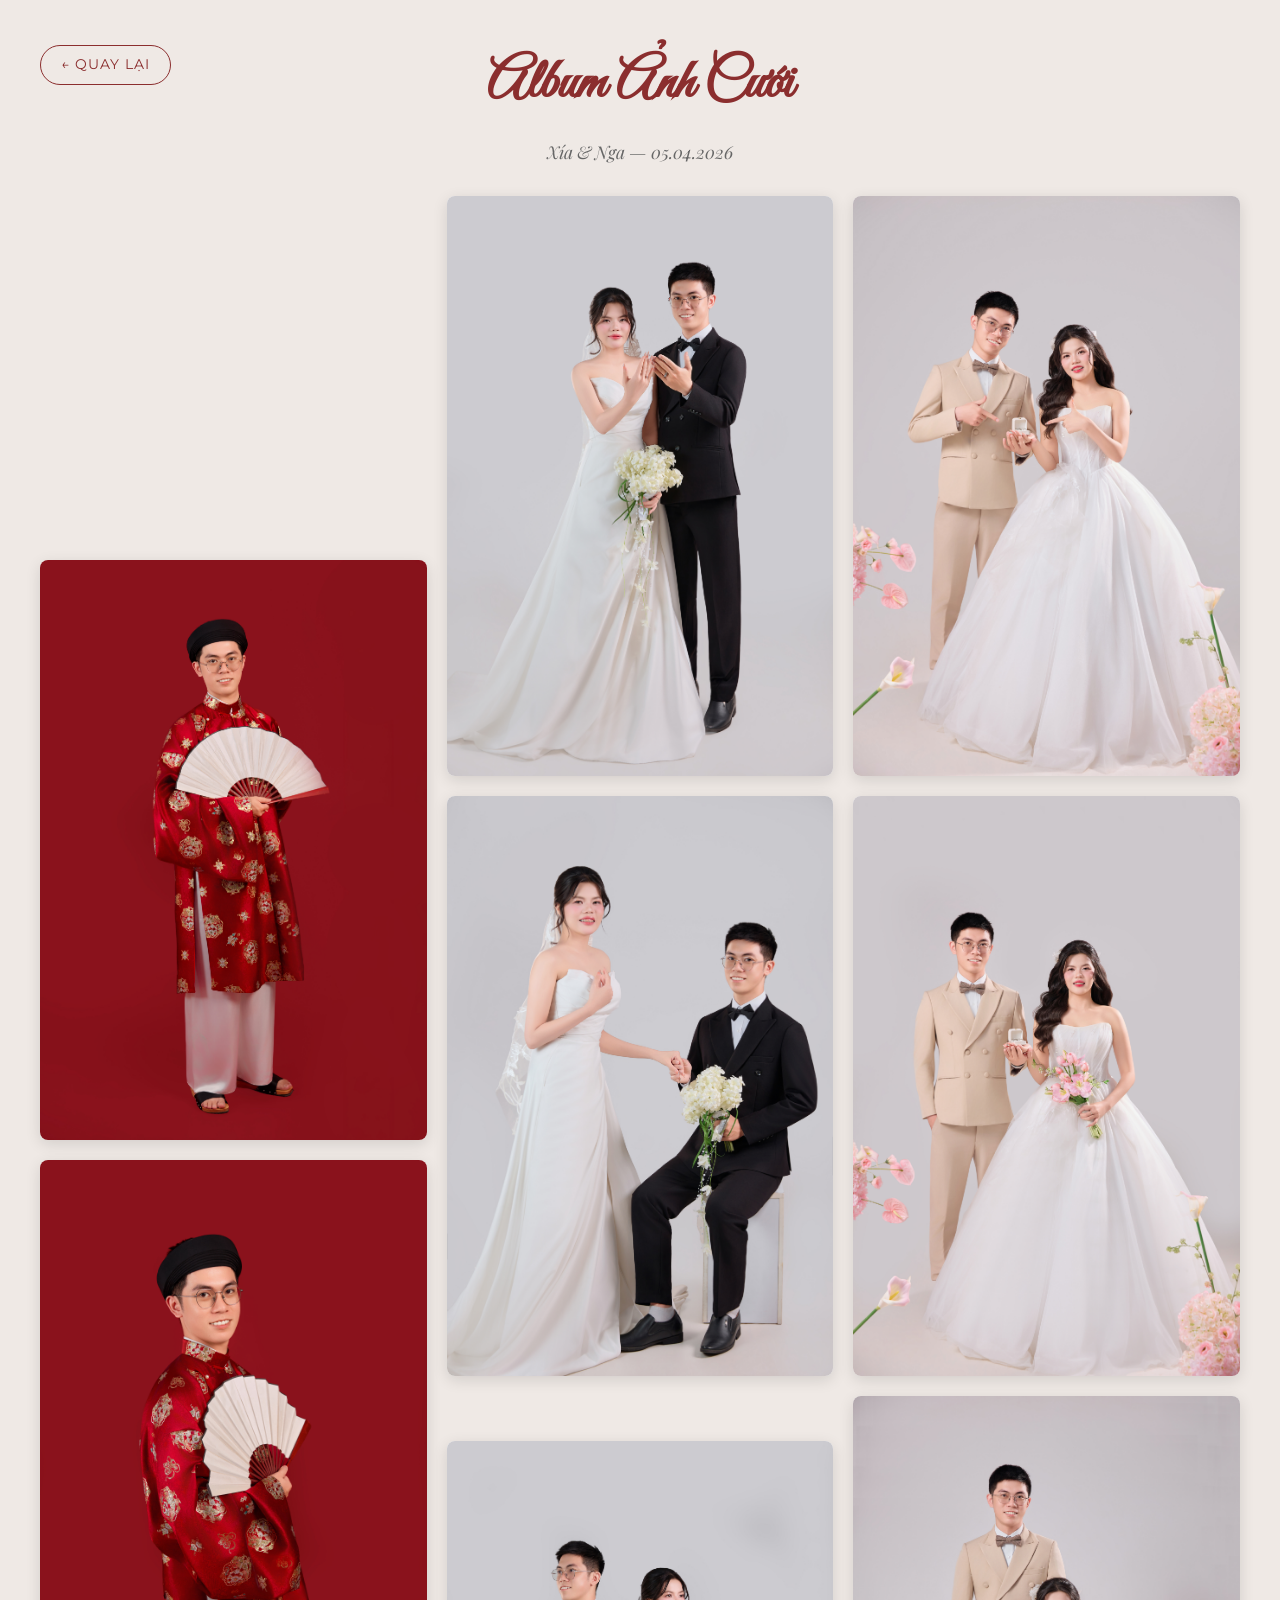
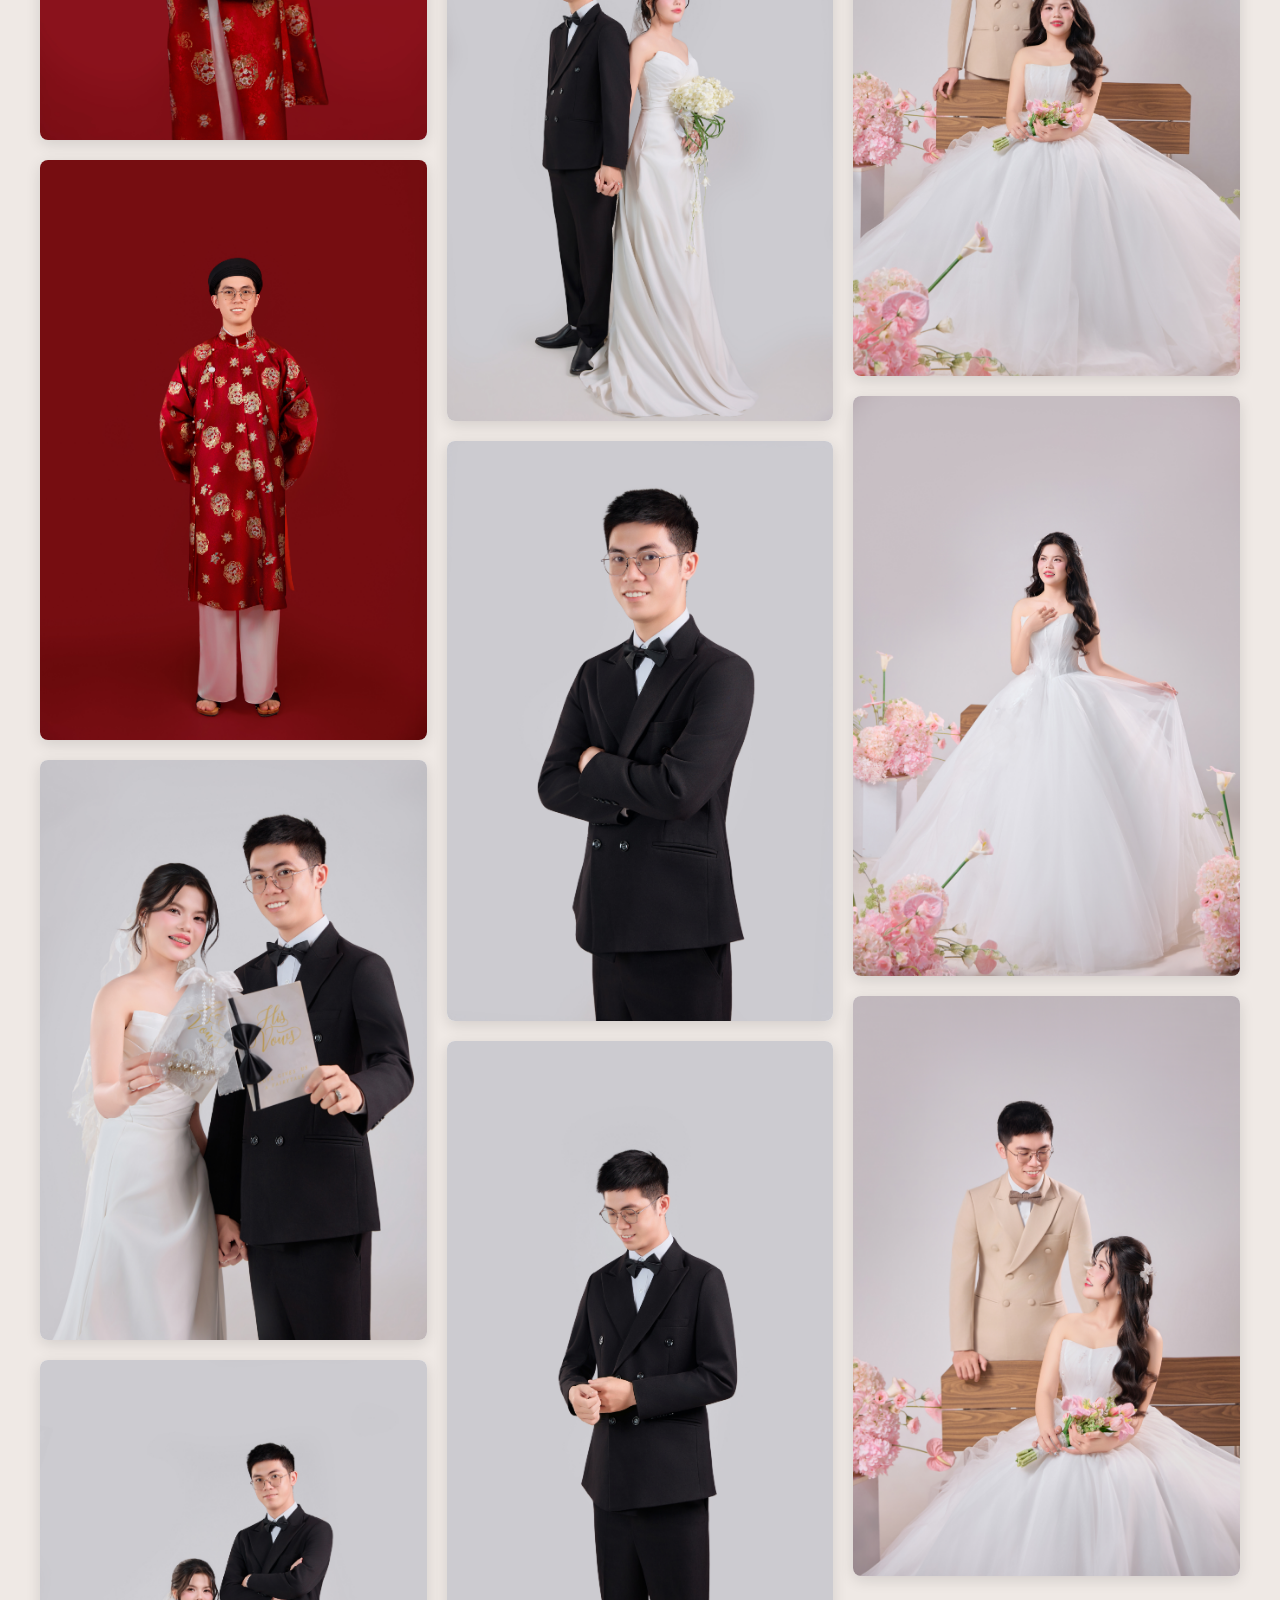
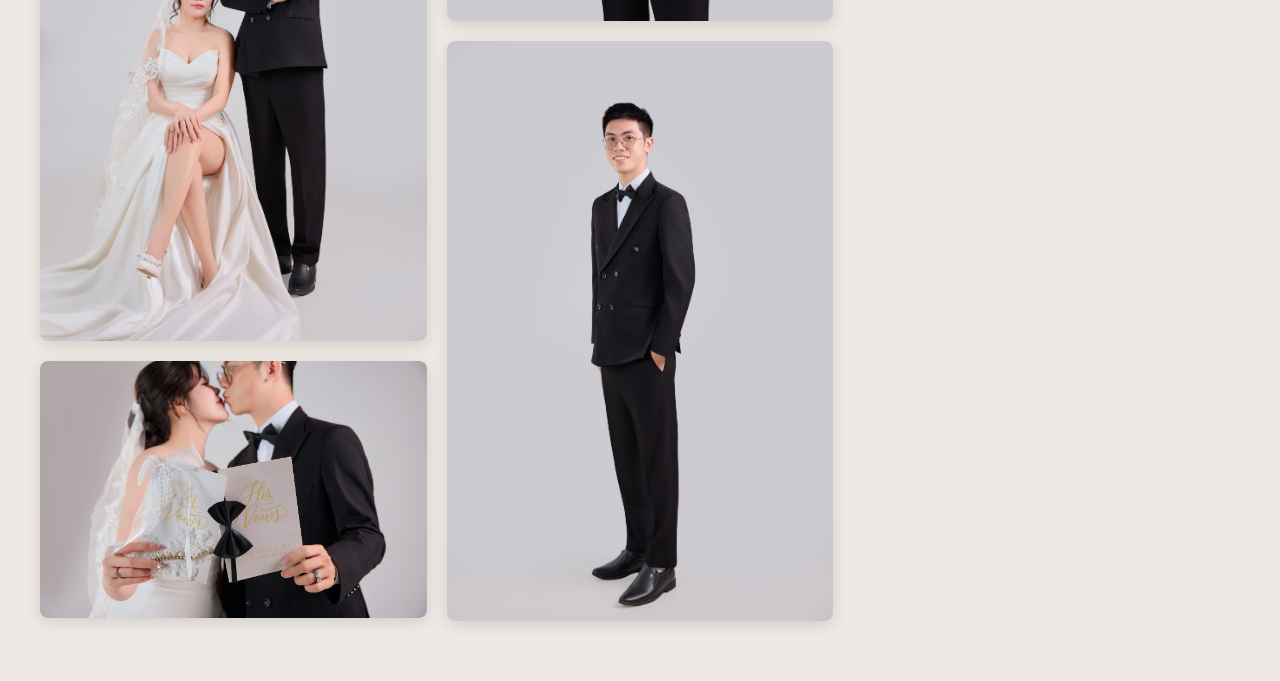
==== gallery.html @ a623f8ff "update" ====
<!doctype html>
<html lang="vi">

<head>
  <meta charset="UTF-8" />
  <meta name="viewport" content="width=device-width, initial-scale=1.0" />
  <title>Album Ảnh Cưới | Văn Xía & Quỳnh Nga</title>
  <meta name="description" content="Bộ sưu tập ảnh cưới đầy đủ của Văn Xía và Quỳnh Nga" />

  <!-- Google Fonts -->
  <link rel="preconnect" href="https://fonts.googleapis.com" />
  <link rel="preconnect" href="https://fonts.gstatic.com" crossorigin />
  <link
    href="https://fonts.googleapis.com/css2?family=Great+Vibes&family=Playfair+Display:ital,wght@0,400;0,700;1,400&family=Montserrat:wght@300;400;500;600&display=swap"
    rel="stylesheet" />

  <link rel="stylesheet" href="styles/style.css" />
</head>

<body>
  <!-- Gallery Full Page -->
  <section class="full-gallery-page">
    <div class="full-gallery-header">
      <a href="index.html" class="back-btn">&larr; Quay Lại</a>
      <h1 class="full-gallery-title">Album Ảnh Cưới</h1>
      <p class="full-gallery-subtitle">Xía & Nga &mdash; 05.04.2026</p>
    </div>

    <div class="full-gallery-grid" id="full-gallery-grid">
      <!-- JS will populate -->
    </div>
  </section>

  <!-- Lightbox -->
  <div class="lightbox" id="lightbox">
    <button class="lightbox-close" id="lightbox-close">&times;</button>
    <button class="lightbox-nav lightbox-prev" id="lightbox-prev">&lsaquo;</button>
    <button class="lightbox-nav lightbox-next" id="lightbox-next">&rsaquo;</button>
    <div class="lightbox-content">
      <img id="lightbox-img" src="" alt="Ảnh Cưới" />
    </div>
  </div>

  <script>
    (function () {
      const grid = document.getElementById('full-gallery-grid');
      const skipIndices = [19, 20];
      const allImages = [];

      for (let i = 1; i <= 34; i++) {
        if (skipIndices.includes(i)) continue;
        allImages.push(i);
      }

      allImages.forEach((imgIdx, arrayIdx) => {
        const item = document.createElement('div');
        item.className = 'full-gallery-item';

        const img = document.createElement('img');
        img.alt = `Ảnh Cưới ${imgIdx}`;
        img.loading = 'lazy';
        img.dataset.index = arrayIdx;

        img.onload = function () {
          if (this.naturalWidth > this.naturalHeight) {
            item.classList.add('landscape');
          } else {
            item.classList.add('portrait');
          }
          item.classList.add('loaded');
        };
        img.src = `assets/image_${imgIdx}.jpg`;

        img.addEventListener('click', () => openLightbox(arrayIdx));
        item.appendChild(img);
        grid.appendChild(item);
      });

      // Lightbox
      const lightbox = document.getElementById('lightbox');
      const lightboxImg = document.getElementById('lightbox-img');
      const closeBtn = document.getElementById('lightbox-close');
      const prevBtn = document.getElementById('lightbox-prev');
      const nextBtn = document.getElementById('lightbox-next');
      let currentIndex = 0;

      function openLightbox(index) {
        currentIndex = index;
        updateLightboxImage();
        lightbox.classList.add('active');
        document.body.style.overflow = 'hidden';
      }

      function closeLightbox() {
        lightbox.classList.remove('active');
        document.body.style.overflow = '';
      }

      function updateLightboxImage() {
        const imgIdx = allImages[currentIndex];
        lightboxImg.src = `assets/image_${imgIdx}.jpg`;
        lightboxImg.alt = `Ảnh Cưới ${imgIdx}`;
      }

      function nextImage() {
        currentIndex = (currentIndex + 1) % allImages.length;
        updateLightboxImage();
      }

      function prevImage() {
        currentIndex = (currentIndex - 1 + allImages.length) % allImages.length;
        updateLightboxImage();
      }

      closeBtn.addEventListener('click', closeLightbox);
      nextBtn.addEventListener('click', nextImage);
      prevBtn.addEventListener('click', prevImage);

      lightbox.addEventListener('click', (e) => {
        if (e.target === lightbox) closeLightbox();
      });

      document.addEventListener('keydown', (e) => {
        if (!lightbox.classList.contains('active')) return;
        if (e.key === 'Escape') closeLightbox();
        if (e.key === 'ArrowRight') nextImage();
        if (e.key === 'ArrowLeft') prevImage();
      });
    })();
  </script>
</body>

</html>
---- styles/style.css ----
:root {
    --bg-beige: #EFE9E5; /* Light warm beige */
    --text-red: #8B2E2E; /* Deep red/brown */
    --text-dark: #4A4A4A;
    --text-grey: #666666;
    --primary-red: #8B2E2E;
    
    --font-heading: 'Great Vibes', cursive;
    --font-serif: 'Playfair Display', serif;
    --font-sans: 'Montserrat', sans-serif;
}

* {
    margin: 0;
    padding: 0;
    box-sizing: border-box;
}

body {
    font-family: var(--font-sans);
    color: var(--text-dark);
    line-height: 1.6;
    background-color: var(--bg-beige);
    overflow-x: hidden;
}

img {
    max-width: 100%;
    display: block;
}

/* Animations */
.animate-on-scroll {
    opacity: 0;
    transition: opacity 1s ease-out, transform 1s ease-out;
    transform: translateY(30px);
}

.animate-on-scroll.visible {
    opacity: 1;
    transform: translateY(0);
}

/* Hero Section (Restored) */
.hero {
    height: 100vh;
    display: flex;
    flex-direction: column;
    justify-content: center;
    align-items: center;
    text-align: center;
    background: url("../assets/hero-bg.png");
    background-size: cover;
    background-position: center;
    color: var(--text-light);
    position: relative;
    color: #fff;
}

.hero-overlay {
    position: absolute;
    top: 0;
    left: 0;
    width: 100%;
    height: 100%;
    background: rgba(0,0,0,0.3);
    z-index: 1;
}

#hero-canvas {
    position: absolute;
    top: 0;
    left: 0;
    width: 100%;
    height: 100%;
    z-index: 1; /* Same as overlay, or slightly above if needed, but below content */
    pointer-events: none;
}

.hero-content {
    z-index: 2;
    padding: 20px;
}

.hero-title {
    font-size: 1.2rem;
    letter-spacing: 2px;
    text-transform: uppercase;
    margin-bottom: 1rem;
    color: rgba(255,255,255,0.9);
}

.couple-names-hero {
    font-family: var(--font-heading);
    font-size: 5rem;
    margin: 0.5rem 0;
    line-height: 1.2;
    text-shadow: 0 2px 10px rgba(0,0,0,0.5);
}

.wedding-date-hero {
    font-size: 1.2rem;
    margin-top: 1rem;
    letter-spacing: 2px;
    display: inline-block;
    padding: 10px 20px;
    border-top: 1px solid rgba(255,255,255,0.7);
    border-bottom: 1px solid rgba(255,255,255,0.7);
}


/* Invitation Card Section */
.invitation-card {
    text-align: center;
    background-color: var(--bg-beige);
    position: relative;
    padding-bottom: 60px;
    padding-top: 0; /* Let decor band handle spacing */
    margin-top: -50px; /* Slight overlap with hero if desired, or 0 */
    margin-top: 0;
}

/* Decor Band & Long Phung */
.decor-band {
    height: 120px;
    background-color: transparent; 
    width: 100%;
    position: relative; /* Changed from absolute to flow naturally or use relative */
    display: flex;
    justify-content: center;
    align-items: center;
    padding-top: 20px;
    margin-bottom: 20px;
}

.long-phung-decor {
    width: 150px;
    height: auto;
}

.long-phung-decor img {
    width: 100%;
    height: auto;
    filter: drop-shadow(0 2px 4px rgba(0,0,0,0.1));
}

/* Footer */
.thank-you-footer {
    text-align: center;
    padding: 60px 20px;
    background-color: var(--bg-beige); /* Keep consistent or use distinct color */
    border-top: 1px solid rgba(0,0,0,0.05);
}

.thank-you-text {
    font-family: var(--font-heading);
    font-size: 4rem;
    color: var(--text-red);
    margin-bottom: 10px;
}

.thank-you-sub {
    font-size: 1.1rem;
    color: var(--text-grey);
    text-transform: uppercase;
    letter-spacing: 2px;
}

/* Couple Container (Layout) */
.couple-container {
    display: flex;
    justify-content: center;
    gap: 80px; 
    padding: 0 20px;
    margin-bottom: 50px;
    position: relative;
    z-index: 1;
}

.couple-column {
    flex: 1;
    max-width: 400px;
    padding-top: 30px;
    display: flex;
    flex-direction: column;
    align-items: center;
}

.portrait-wrapper {
    width: 250px;
    height: 250px;
    border-radius: 50%;
    overflow: hidden;
    border: 5px solid #fff;
    box-shadow: 0 10px 20px rgba(0,0,0,0.15);
    background-color: #fff;
    margin-bottom: 30px; /* Space between image and text */
}

.portrait-img img {
    width: 100%;
    height: 100%;
    object-fit: cover;
}

.info-block {
    text-align: center;
    width: 100%;
}

.role {
    font-family: var(--font-sans);
    font-size: 1.1rem;
    text-transform: uppercase;
    color: var(--text-grey);
    margin-bottom: 5px;
}

.name {
    font-family: var(--font-heading);
    font-size: 4rem;
    color: var(--text-red);
    margin-bottom: 15px;
    font-weight: 400;
}

.separator-line {
    width: 100px;
    height: 1px;
    background-color: var(--text-dark);
    margin: 0 auto 20px;
    opacity: 0.5;
}

.parents-info {
    font-family: var(--font-serif);
    color: var(--text-dark);
}

.parents-label {
    font-size: 1rem;
    margin-bottom: 5px;
    font-style: italic;
    color: var(--text-grey);
}

.parent-name {
    font-size: 1.3rem;
    font-weight: 700;
    color: #333; /* Darker for names */
}

.address {
    font-family: var(--font-sans);
    font-size: 0.9rem;
    color: var(--text-grey);
    margin-top: 15px;
    line-height: 1.5;
}

/* Mobile Responsiveness for Layout */
@media (max-width: 768px) {
    .couple-container {
        flex-direction: column;
        align-items: center;
        gap: 60px;
    }
    
    .decor-band {
        height: 150px; /* Adjust height or remove if it conflicts with stacked layout */
    }
}


/* Ceremony Details */
.ceremony-details {
    max-width: 600px;
    margin: 0 auto;
    font-family: var(--font-sans);
    color: var(--text-dark);
}

.ceremony-divider {
    width: 150px;
    height: 1px;
    background-color: var(--text-dark);
    margin: 0 auto 30px;
    opacity: 0.5;
}

.ceremony-title {
    text-transform: uppercase;
    letter-spacing: 2px;
    font-size: 1rem;
    margin-bottom: 10px;
    color: var(--text-grey);
}

.location-name {
    font-family: var(--font-heading);
    font-size: 3.5rem;
    color: var(--text-red);
    margin-bottom: 10px;
}

.time-label {
    text-transform: uppercase;
    font-size: 0.9rem;
    letter-spacing: 1px;
    margin-bottom: 5px;
}

.time-display {
    font-size: 2.5rem;
    font-weight: 700;
    color: var(--text-red);
    margin-bottom: 20px;
    font-family: var(--font-serif);
}

.date-grid {
    display: flex;
    justify-content: center;
    align-items: center;
    gap: 20px;
    margin-bottom: 15px;
    font-family: var(--font-serif);
}

.date-item {
    display: flex;
    flex-direction: column;
    align-items: center;
}

.date-item.big-date {
    font-size: 3.5rem;
    font-weight: 700;
    color: var(--text-red);
    line-height: 1;
    padding: 0 20px;
    border-left: 1px solid var(--text-dark);
    border-right: 1px solid var(--text-dark);
}

.date-label {
    text-transform: uppercase;
    font-size: 1rem;
    color: var(--text-dark);
}

.year-display {
    font-size: 1.5rem;
    font-weight: 700;
    color: var(--text-red);
    margin-bottom: 5px;
    font-family: var(--font-serif);
}

.lunar-date {
    font-size: 1.1rem;
    font-style: italic;
    color: var(--text-grey);
}

/* Secondary Sections */
.section-title {
    text-align: center;
    font-family: var(--font-heading);
    color: var(--text-red);
    font-size: 3rem;
    margin: 50px 0 30px;
}

/* Gallery Carousel */
.gallery-section {
    padding: 60px 20px;
    background-color: var(--bg-beige);
    overflow: hidden;
}

.carousel-wrapper {
    position: relative;
    max-width: 800px;
    margin: 0 auto;
    display: flex;
    align-items: center;
    gap: 10px;
}

.carousel-viewport {
    overflow: hidden;
    border-radius: 12px;
    flex: 1;
}

.carousel-track {
    display: flex;
    transition: transform 0.5s ease-out;
    will-change: transform;
    backface-visibility: hidden;
    -webkit-backface-visibility: hidden;
}

.carousel-slide {
    min-width: 100%;
    display: flex;
    justify-content: center;
    align-items: center;
    padding: 20px;
}

.carousel-photo-frame {
    background: #fff;
    padding: 12px 12px 45px 12px;
    box-shadow: 0 8px 30px rgba(0,0,0,0.15);
    border-radius: 4px;
    max-width: 100%;
    transition: box-shadow 0.3s ease, transform 0.3s ease;
}

.carousel-photo-frame:hover {
    box-shadow: 0 12px 40px rgba(0,0,0,0.25);
    transform: translateY(-4px);
}

.carousel-photo-frame img {
    width: 100%;
    height: auto;
    display: block;
    object-fit: cover;
    border-radius: 2px;
}

/* Orientation-aware carousel frames */
.carousel-slide.landscape .carousel-photo-frame {
    width: 680px;
    max-width: 100%;
}

.carousel-slide.landscape .carousel-photo-frame img {
    max-height: 450px;
    object-fit: cover;
}

.carousel-slide.portrait .carousel-photo-frame {
    width: 400px;
    max-width: 100%;
}

.carousel-slide.portrait .carousel-photo-frame img {
    max-height: 550px;
    object-fit: cover;
}

/* Carousel Arrows */
.carousel-arrow {
    background: rgba(139, 46, 46, 0.08);
    border: 1.5px solid var(--text-red);
    color: var(--text-red);
    width: 44px;
    height: 44px;
    border-radius: 50%;
    font-size: 1.3rem;
    cursor: pointer;
    display: flex;
    justify-content: center;
    align-items: center;
    transition: all 0.3s ease;
    flex-shrink: 0;
    z-index: 5;
}

.carousel-arrow:hover {
    background-color: var(--text-red);
    color: #fff;
    transform: scale(1.1);
}

/* Carousel Dots */
.carousel-dots {
    display: flex;
    justify-content: center;
    gap: 10px;
    margin-top: 25px;
    margin-bottom: 10px;
}

.carousel-dot {
    width: 10px;
    height: 10px;
    border-radius: 50%;
    border: 1.5px solid var(--text-red);
    background: transparent;
    cursor: pointer;
    padding: 0;
    transition: all 0.4s ease;
}

.carousel-dot.active {
    background-color: var(--text-red);
    transform: scale(1.3);
    box-shadow: 0 0 8px rgba(139, 46, 46, 0.4);
}

.carousel-dot:hover {
    background-color: rgba(139, 46, 46, 0.4);
}

.gallery-footer {
    text-align: center;
    margin-top: 25px;
    padding-bottom: 20px;
}

.view-all-btn {
    display: inline-block;
    padding: 10px 25px;
    border: 1px solid var(--text-red);
    color: var(--text-red);
    text-decoration: none;
    font-family: var(--font-sans);
    text-transform: uppercase;
    letter-spacing: 2px;
    font-size: 0.9rem;
    transition: all 0.3s;
}

.view-all-btn:hover {
    background-color: var(--text-red);
    color: #fff;
}

/* Carousel mobile */
@media (max-width: 600px) {
    .carousel-wrapper {
        gap: 5px;
    }

    .carousel-arrow {
        width: 34px;
        height: 34px;
        font-size: 1rem;
    }

    .carousel-slide {
        padding: 10px;
    }

    .carousel-photo-frame {
        padding: 8px 8px 35px 8px;
    }

    .carousel-slide.portrait .carousel-photo-frame img {
        max-height: 400px;
    }

    .carousel-slide.landscape .carousel-photo-frame img {
        max-height: 300px;
    }
}

/* Carousel Lightbox (Fullscreen) */
.carousel-lightbox {
    display: none;
    position: fixed;
    inset: 0;
    background: rgba(0, 0, 0, 0.94);
    z-index: 9999;
    justify-content: center;
    align-items: center;
    padding: 40px;
    animation: lbFadeIn 0.25s ease;
}

.carousel-lightbox.active {
    display: flex;
}

@keyframes lbFadeIn {
    from { opacity: 0; }
    to { opacity: 1; }
}

.carousel-lightbox-body {
    max-width: 92vw;
    max-height: 90vh;
    display: flex;
    justify-content: center;
    align-items: center;
}

.carousel-lightbox-body img {
    max-width: 100%;
    max-height: 88vh;
    object-fit: contain;
    border-radius: 6px;
    box-shadow: 0 0 60px rgba(0,0,0,0.6);
    transition: opacity 0.3s ease;
}

.carousel-lightbox-close {
    position: absolute;
    top: 16px;
    right: 24px;
    background: none;
    border: none;
    color: #fff;
    font-size: 2.8rem;
    cursor: pointer;
    z-index: 10001;
    opacity: 0.7;
    transition: opacity 0.3s, transform 0.3s;
    line-height: 1;
}

.carousel-lightbox-close:hover {
    opacity: 1;
    transform: scale(1.15);
}

.carousel-lightbox-nav {
    position: absolute;
    top: 50%;
    transform: translateY(-50%);
    background: rgba(255,255,255,0.1);
    border: 1.5px solid rgba(255,255,255,0.35);
    color: #fff;
    font-size: 1.8rem;
    cursor: pointer;
    width: 52px;
    height: 52px;
    border-radius: 50%;
    display: flex;
    justify-content: center;
    align-items: center;
    z-index: 10001;
    transition: background 0.3s, transform 0.3s;
}

.carousel-lightbox-nav:hover {
    background: rgba(255,255,255,0.25);
    transform: translateY(-50%) scale(1.1);
}

.clb-prev {
    left: 20px;
}

.clb-next {
    right: 20px;
}

@media (max-width: 600px) {
    .carousel-lightbox-nav {
        width: 40px;
        height: 40px;
        font-size: 1.4rem;
    }

    .clb-prev { left: 8px; }
    .clb-next { right: 8px; }

    .carousel-lightbox {
        padding: 20px 10px;
    }
}

/* Event Details Section */
.event-details {
    padding: 60px 20px;
    text-align: center;
    color: var(--text-red);
}

.event-heading {
    font-family: var(--font-heading); /* Or serif for "Tiệc cưới..." */
    font-size: 2rem;
    margin-bottom: 5px;
}

.main-time {
    font-size: 3.5rem;
    font-weight: 700;
    font-family: var(--font-sans);
    margin-bottom: 20px;
}

.date-grid-event {
    display: flex;
    justify-content: center;
    align-items: center;
    gap: 15px;
    font-size: 1.2rem;
    color: var(--text-grey);
    margin-bottom: 5px;
}

.date-grid-event .big {
    font-size: 2.5rem;
    color: var(--text-red);
    font-weight: 700;
}

.date-grid-event .divider {
    color: #ccc;
    font-weight: 300;
}

.year-event {
    font-size: 1.5rem;
    font-weight: 700;
    margin-bottom: 5px;
}

.lunar-event {
    font-size: 1rem;
    font-style: italic;
    color: var(--text-grey);
    margin-bottom: 30px;
}

.schedule-grid {
    display: flex;
    justify-content: center;
    gap: 50px;
    margin-bottom: 40px;
}

.sch-item {
    display: flex;
    flex-direction: column;
}

.sch-item .label {
    font-size: 0.9rem;
    color: var(--text-grey);
    text-transform: uppercase;
}

.sch-item .time {
    font-size: 1.8rem;
    font-weight: 700;
    color: var(--text-red);
}

.countdown-heading {
    font-family: var(--font-heading);
    font-size: 2.5rem;
    margin-bottom: 10px;
}

.countdown-timer {
    font-size: 1.5rem;
    font-family: var(--font-sans);
    font-weight: 600;
    margin-bottom: 30px;
    color: var(--text-dark);
}

.calendar-btn {
    display: inline-block;
    padding: 12px 30px;
    background-color: var(--text-red);
    color: #fff;
    text-decoration: none;
    border-radius: 30px;
    font-weight: 600;
    transition: background 0.3s;
    box-shadow: 0 4px 10px rgba(139, 46, 46, 0.3);
}

.calendar-btn:hover {
    background-color: #6b2323;
    transform: translateY(-2px);
}

/* Location Box */
.location-box {
    background-color: #E6DED9; /* Darker beige box */
    padding: 20px;
    margin: 0 auto 30px;
    max-width: 800px;
    border-radius: 8px;
    font-weight: 600;
    color: #333;
}

/* Map */
.map-container {
    max-width: 1000px;
    margin: 0 auto;
    border: none;
    border-radius: 8px;
    overflow: hidden;
    box-shadow: 0 5px 15px rgba(0,0,0,0.1);
}

/* Directions Button */
.directions-container {
    text-align: center;
    margin-top: 20px;
}

.directions-btn {
    display: inline-block;
    padding: 12px 30px;
    background-color: var(--text-red);
    color: #fff;
    text-decoration: none;
    border-radius: 30px;
    font-family: var(--font-sans);
    font-weight: 600;
    font-size: 1rem;
    letter-spacing: 1px;
    transition: all 0.3s;
    box-shadow: 0 4px 12px rgba(139, 46, 46, 0.3);
}

.directions-btn:hover {
    background-color: #6b2323;
    transform: translateY(-2px);
    box-shadow: 0 6px 16px rgba(139, 46, 46, 0.4);
}


/* Mobile Responsiveness */
@media (max-width: 768px) {
    .portraits-container {
        flex-direction: column;
        align-items: center;
        gap: 30px;
        padding-top: 40px;
        margin-bottom: 20px;
    }

    .decor-band {
        height: 300px; /* Taller on mobile to cover stacked images */
    }

    .couple-info {
        flex-direction: column;
        gap: 40px;
    }

    .separator-line {
        width: 60px;
    }

    .name {
        font-size: 3rem;
    }
    
    .location-name {
        font-size: 2.5rem;
    }
}

/* Payment QR Section */
.payment-section {
    margin-top: 50px;
    text-align: center;
}

.payment-heading {
    font-family: var(--font-heading);
    font-size: 2.5rem;
    color: var(--text-red);
    margin-bottom: 20px;
}

.qr-container {
    background: #fff;
    padding: 20px;
    border-radius: 8px;
    box-shadow: 0 4px 15px rgba(0,0,0,0.1);
    display: inline-block;
}

.qr-container img {
    width: 200px;
    height: 230px;
    display: block;
    border-radius: 10px;
    margin: 0 auto;
}

/* Music Control Button */
.music-control {
    position: fixed;
    bottom: 20px;
    right: 20px;
    z-index: 1000;
}

.music-btn {
    width: 50px;
    height: 50px;
    border-radius: 50%;
    background-color: var(--text-red);
    border: 2px solid #fff;
    color: #fff;
    font-size: 1.2rem;
    cursor: pointer;
    box-shadow: 0 4px 10px rgba(0,0,0,0.3);
    display: flex;
    justify-content: center;
    align-items: center;
    transition: transform 0.3s ease;
    outline: none;
}

.music-btn:hover {
    transform: scale(1.1);
}

.music-btn.playing {
    animation: spin 3s linear infinite;
}

.music-btn.paused {
    animation: none;
    opacity: 0.7;
}

@keyframes spin {
    0% { transform: rotate(0deg); }
    100% { transform: rotate(360deg); }
}

/* ================================ */
/* Full Gallery Page                */
/* ================================ */
.full-gallery-page {
    min-height: 100vh;
    background-color: var(--bg-beige);
    padding: 0 20px 60px;
}

.full-gallery-header {
    text-align: center;
    padding: 40px 20px 30px;
    position: relative;
}

.back-btn {
    position: absolute;
    left: 20px;
    top: 45px;
    display: inline-flex;
    align-items: center;
    gap: 6px;
    padding: 8px 20px;
    border: 1px solid var(--text-red);
    color: var(--text-red);
    text-decoration: none;
    font-family: var(--font-sans);
    font-size: 0.85rem;
    letter-spacing: 1px;
    text-transform: uppercase;
    border-radius: 30px;
    transition: all 0.3s;
}

.back-btn:hover {
    background-color: var(--text-red);
    color: #fff;
}

.full-gallery-title {
    font-family: var(--font-heading);
    font-size: 3.5rem;
    color: var(--text-red);
    margin-bottom: 8px;
}

.full-gallery-subtitle {
    font-family: var(--font-serif);
    font-size: 1.1rem;
    color: var(--text-grey);
    font-style: italic;
}

/* Masonry-style grid */
.full-gallery-grid {
    max-width: 1200px;
    margin: 0 auto;
    columns: 3;
    column-gap: 20px;
}

.full-gallery-item {
    break-inside: avoid;
    margin-bottom: 20px;
    border-radius: 8px;
    overflow: hidden;
    box-shadow: 0 4px 15px rgba(0,0,0,0.12);
    background: #fff;
    opacity: 0;
    transform: translateY(20px);
    transition: opacity 0.6s ease, transform 0.6s ease, box-shadow 0.3s ease;
    cursor: pointer;
}

.full-gallery-item.loaded {
    opacity: 1;
    transform: translateY(0);
}

.full-gallery-item:hover {
    box-shadow: 0 8px 30px rgba(0,0,0,0.2);
    transform: translateY(-4px);
}

.full-gallery-item img {
    width: 100%;
    height: auto;
    display: block;
    object-fit: cover;
}

/* Lightbox */
.lightbox {
    display: none;
    position: fixed;
    inset: 0;
    background: rgba(0, 0, 0, 0.92);
    z-index: 9999;
    justify-content: center;
    align-items: center;
    padding: 40px;
}

.lightbox.active {
    display: flex;
}

.lightbox-content {
    max-width: 90vw;
    max-height: 90vh;
    display: flex;
    justify-content: center;
    align-items: center;
}

.lightbox-content img {
    max-width: 100%;
    max-height: 85vh;
    object-fit: contain;
    border-radius: 4px;
    box-shadow: 0 0 40px rgba(0,0,0,0.5);
}

.lightbox-close {
    position: absolute;
    top: 20px;
    right: 30px;
    background: none;
    border: none;
    color: #fff;
    font-size: 2.5rem;
    cursor: pointer;
    z-index: 10000;
    opacity: 0.7;
    transition: opacity 0.3s;
}

.lightbox-close:hover {
    opacity: 1;
}

.lightbox-nav {
    position: absolute;
    top: 50%;
    transform: translateY(-50%);
    background: rgba(255,255,255,0.1);
    border: 1px solid rgba(255,255,255,0.3);
    color: #fff;
    font-size: 2rem;
    cursor: pointer;
    width: 50px;
    height: 50px;
    border-radius: 50%;
    display: flex;
    justify-content: center;
    align-items: center;
    z-index: 10000;
    transition: background 0.3s;
}

.lightbox-nav:hover {
    background: rgba(255,255,255,0.25);
}

.lightbox-prev {
    left: 20px;
}

.lightbox-next {
    right: 20px;
}

/* Full Gallery Responsive */
@media (max-width: 900px) {
    .full-gallery-grid {
        columns: 2;
    }
}

@media (max-width: 600px) {
    .full-gallery-grid {
        columns: 1;
        max-width: 400px;
    }

    .full-gallery-title {
        font-size: 2.5rem;
    }

    .back-btn {
        position: static;
        display: inline-block;
        margin-bottom: 15px;
    }

    .lightbox-nav {
        width: 40px;
        height: 40px;
        font-size: 1.5rem;
    }

    .lightbox-prev {
        left: 10px;
    }

    .lightbox-next {
        right: 10px;
    }
}

/* ================================ */
/* Wishes Section                   */
/* ================================ */
.wishes-section {
    text-align: center;
    margin-top: 16px;
    padding: 60px 20px;
    background-color: #E6DED9; /* Light, warm beige distinct from background */
    border-top: 1px solid rgba(139, 46, 46, 0.1);
    border-bottom: 1px solid rgba(139, 46, 46, 0.1);
}

.wishes-section .section-title {
    margin-top: 0;
    margin-bottom: 15px;
}

.wishes-subtitle {
    font-family: var(--font-sans);
    font-size: 1.1rem;
    color: var(--text-grey);
    margin-bottom: 30px;
    max-width: 600px;
    margin-left: auto;
    margin-right: auto;
    line-height: 1.6;
}

.wishes-btn {
    display: inline-flex;
    align-items: center;
    justify-content: center;
    gap: 10px;
    padding: 14px 40px;
    background-color: var(--text-red);
    color: #fff;
    font-family: var(--font-sans);
    font-size: 1.1rem;
    font-weight: 600;
    text-transform: uppercase;
    letter-spacing: 2px;
    text-decoration: none;
    border-radius: 50px;
    box-shadow: 0 6px 20px rgba(139, 46, 46, 0.25);
    transition: all 0.3s ease;
}

.wishes-btn:hover {
    background-color: #6b2323;
    transform: translateY(-3px);
    box-shadow: 0 10px 25px rgba(139, 46, 46, 0.35);
}

@media (max-width: 600px) {
    .wishes-subtitle {
        font-size: 1rem;
        padding: 0 10px;
    }
    .wishes-btn {
        padding: 12px 30px;
        font-size: 1rem;
    }
}
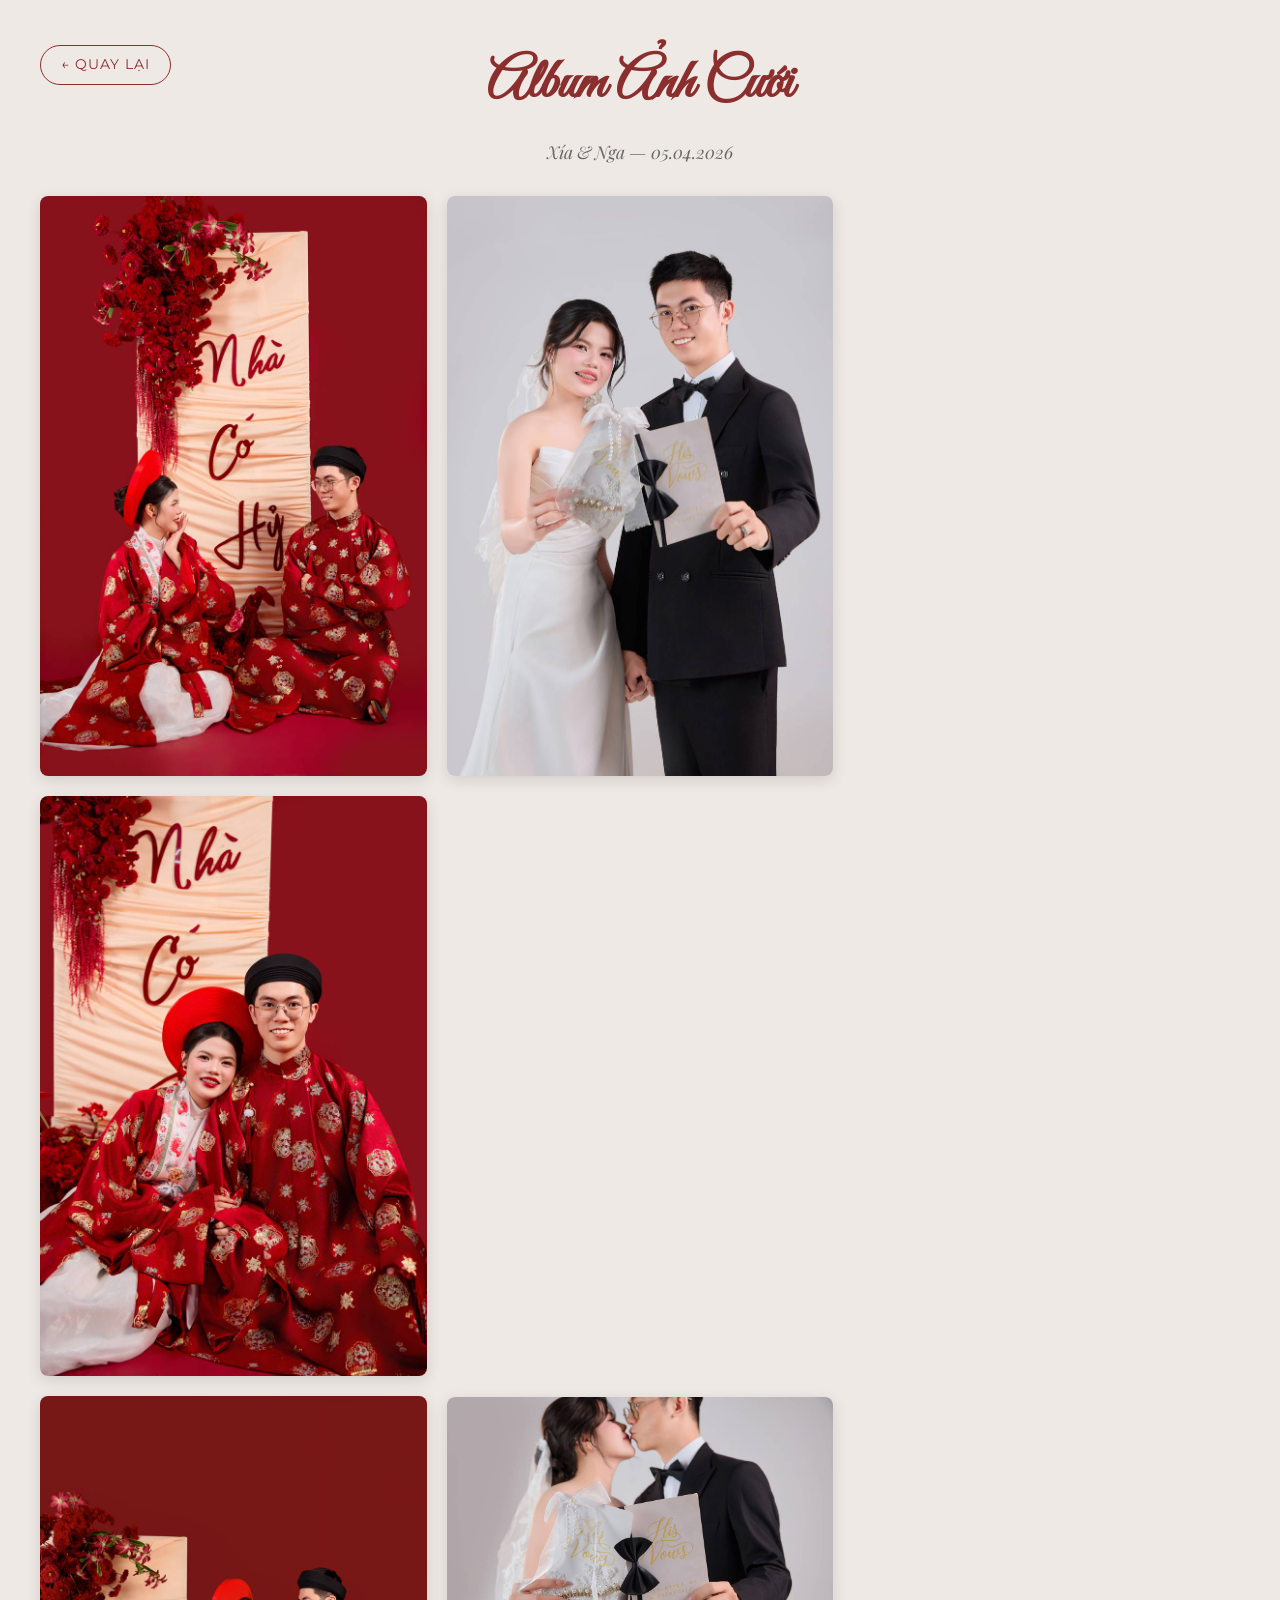
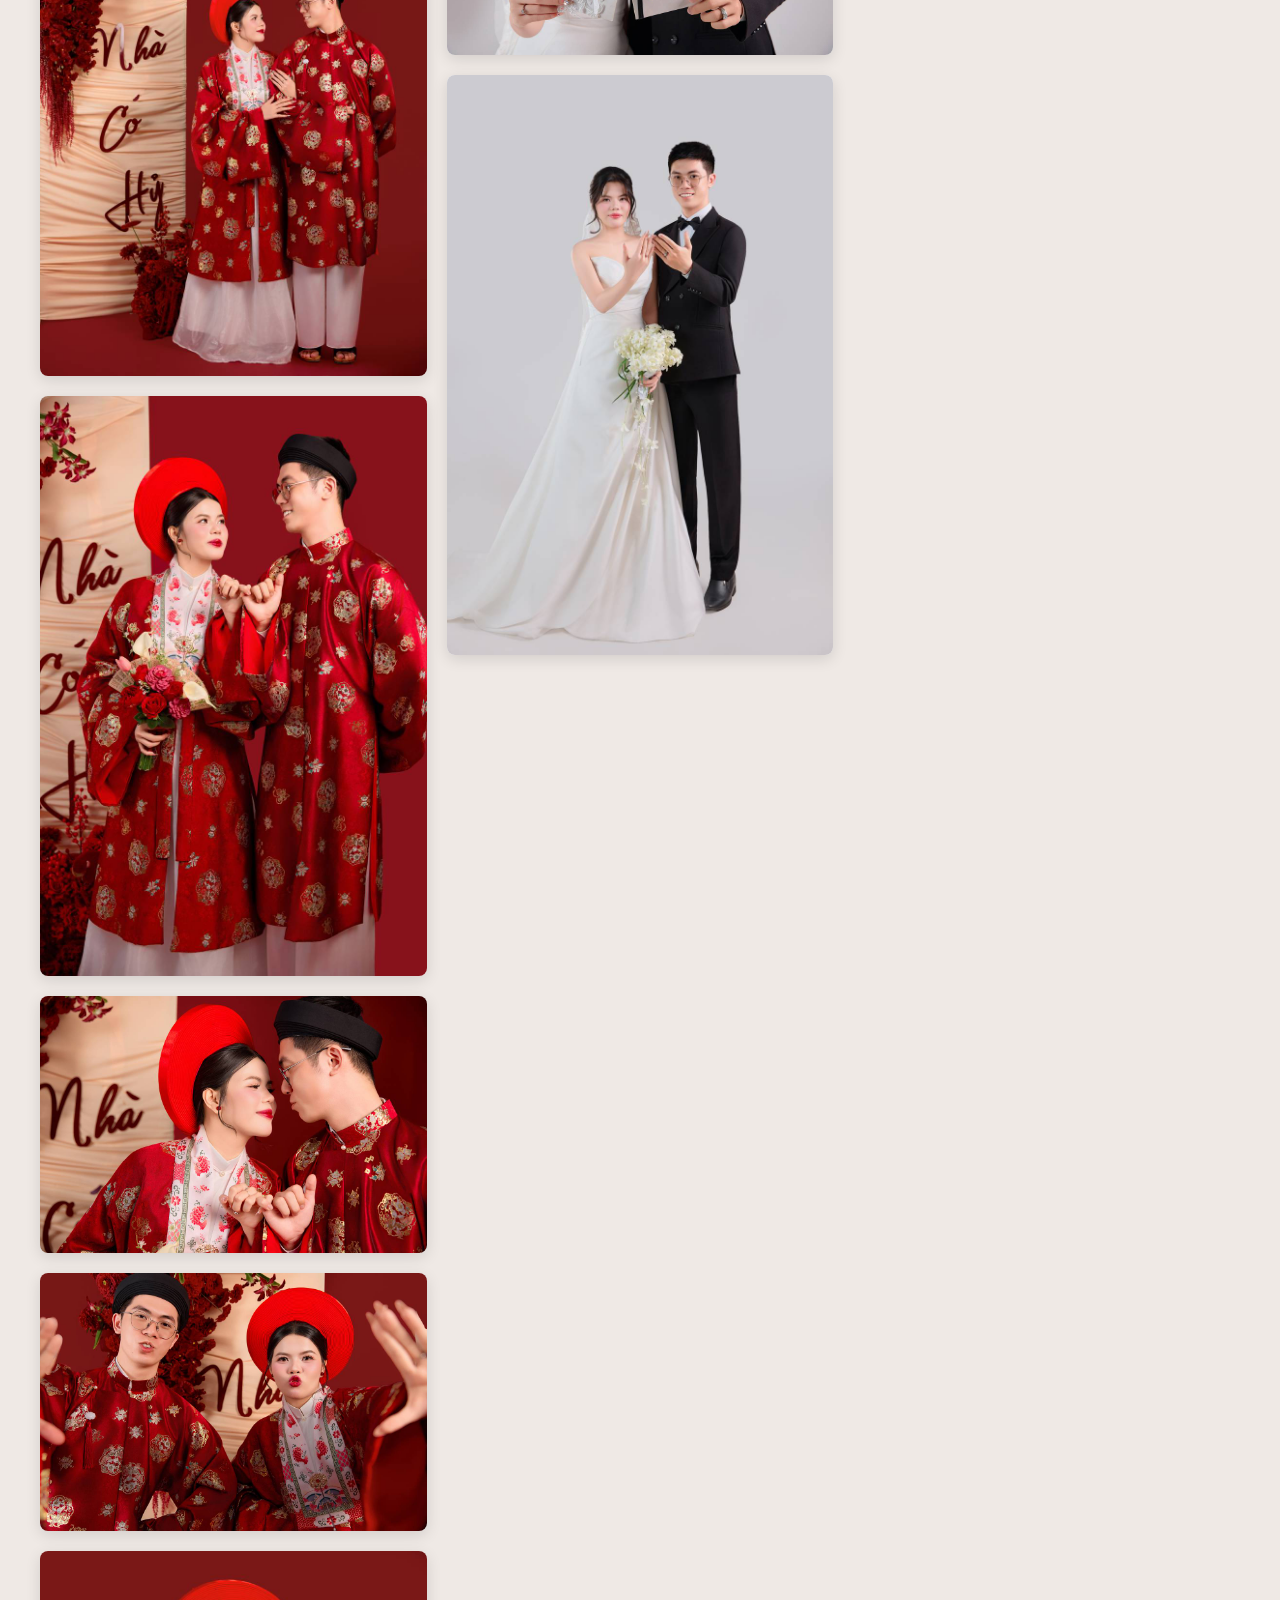
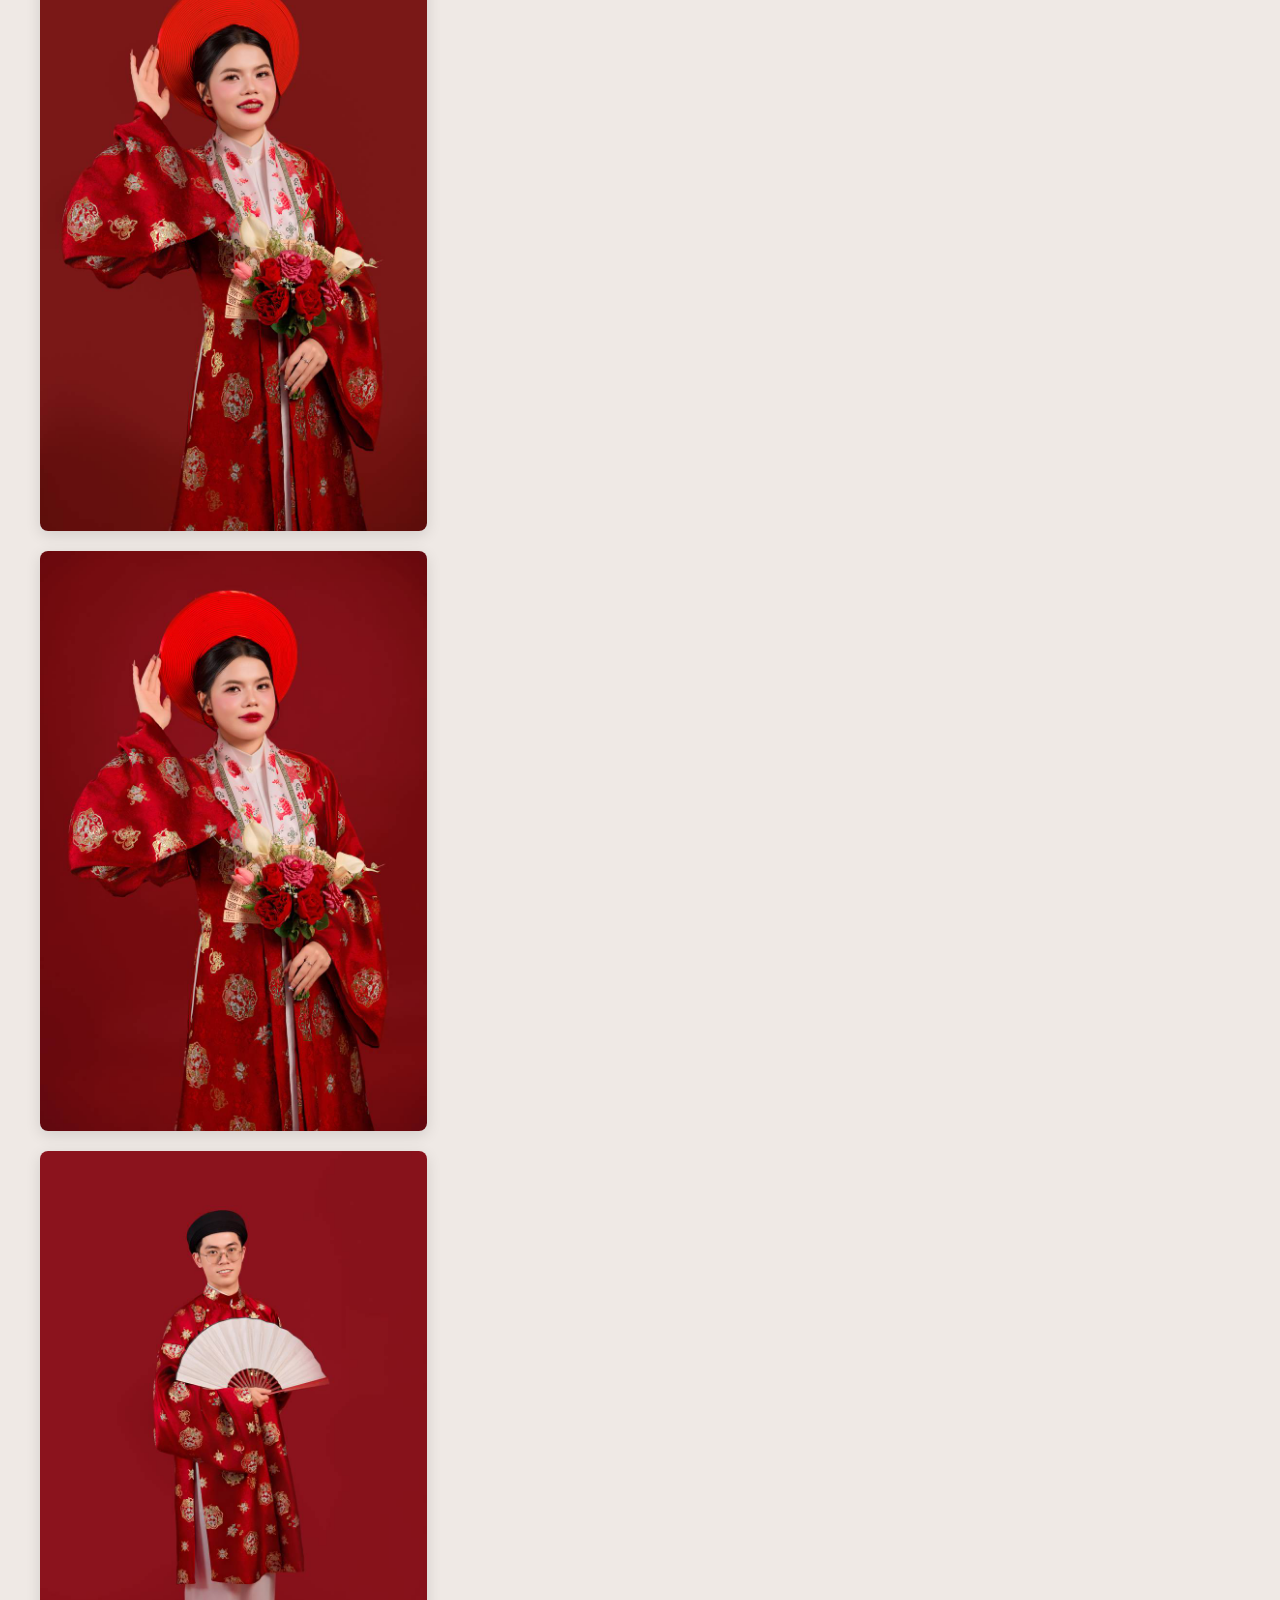
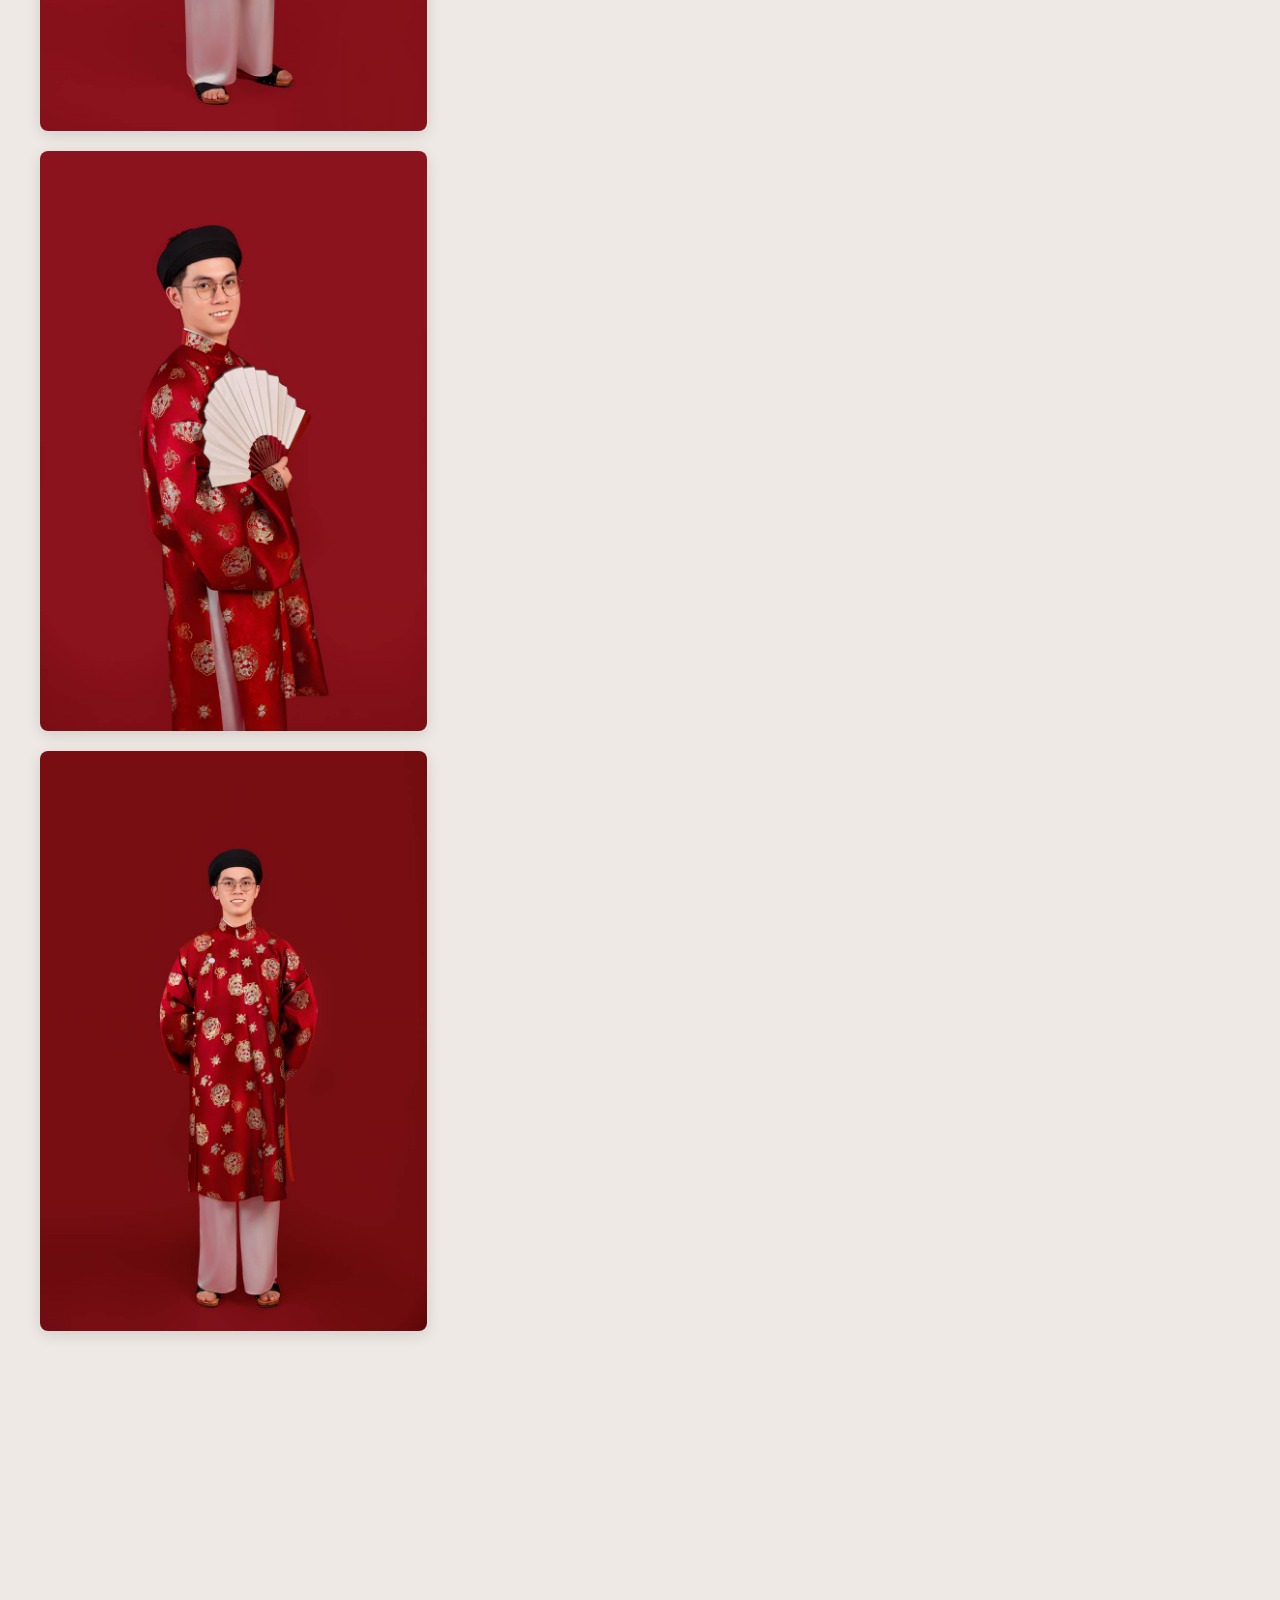
==== commit 2e2b8f26: "update" ====
--- a/gallery.html
+++ b/gallery.html
@@ -52,6 +52,28 @@
         allImages.push(i);
       }
 
+      let delay = 0;
+      let flushTimer = null;
+
+      const observer = new IntersectionObserver((entries, obs) => {
+        entries.forEach((entry) => {
+          if (entry.isIntersecting) {
+            const item = entry.target;
+            
+            if (item.dataset.imgLoaded === 'true') {
+              setTimeout(() => {
+                item.classList.add('loaded');
+              }, delay);
+              delay += 150; // stagger step
+              clearTimeout(flushTimer);
+              flushTimer = setTimeout(() => { delay = 0; }, 300);
+            }
+            item.dataset.intersecting = 'true';
+            obs.unobserve(item);
+          }
+        });
+      }, { threshold: 0.1, rootMargin: '0px 0px 50px 0px' });
+
       allImages.forEach((imgIdx, arrayIdx) => {
         const item = document.createElement('div');
         item.className = 'full-gallery-item';
@@ -67,13 +89,26 @@
           } else {
             item.classList.add('portrait');
           }
-          item.classList.add('loaded');
+          item.dataset.imgLoaded = 'true';
+          
+          if (item.dataset.intersecting === 'true') {
+            setTimeout(() => {
+              item.classList.add('loaded');
+            }, delay);
+            delay += 150;
+            clearTimeout(flushTimer);
+            flushTimer = setTimeout(() => { delay = 0; }, 300);
+          }
         };
-        img.src = `assets/image_${imgIdx}.jpg`;
+
+        // Sử dụng ảnh thumbnail đã tối ưu cho lưới (vui lòng chờ tải giây lát), lightbox vẫn dùng ảnh gốc nét nhất
+        img.src = `assets/thumb/image_${imgIdx}.jpg`;
 
         img.addEventListener('click', () => openLightbox(arrayIdx));
         item.appendChild(img);
         grid.appendChild(item);
+        
+        observer.observe(item);
       });
 
       // Lightbox
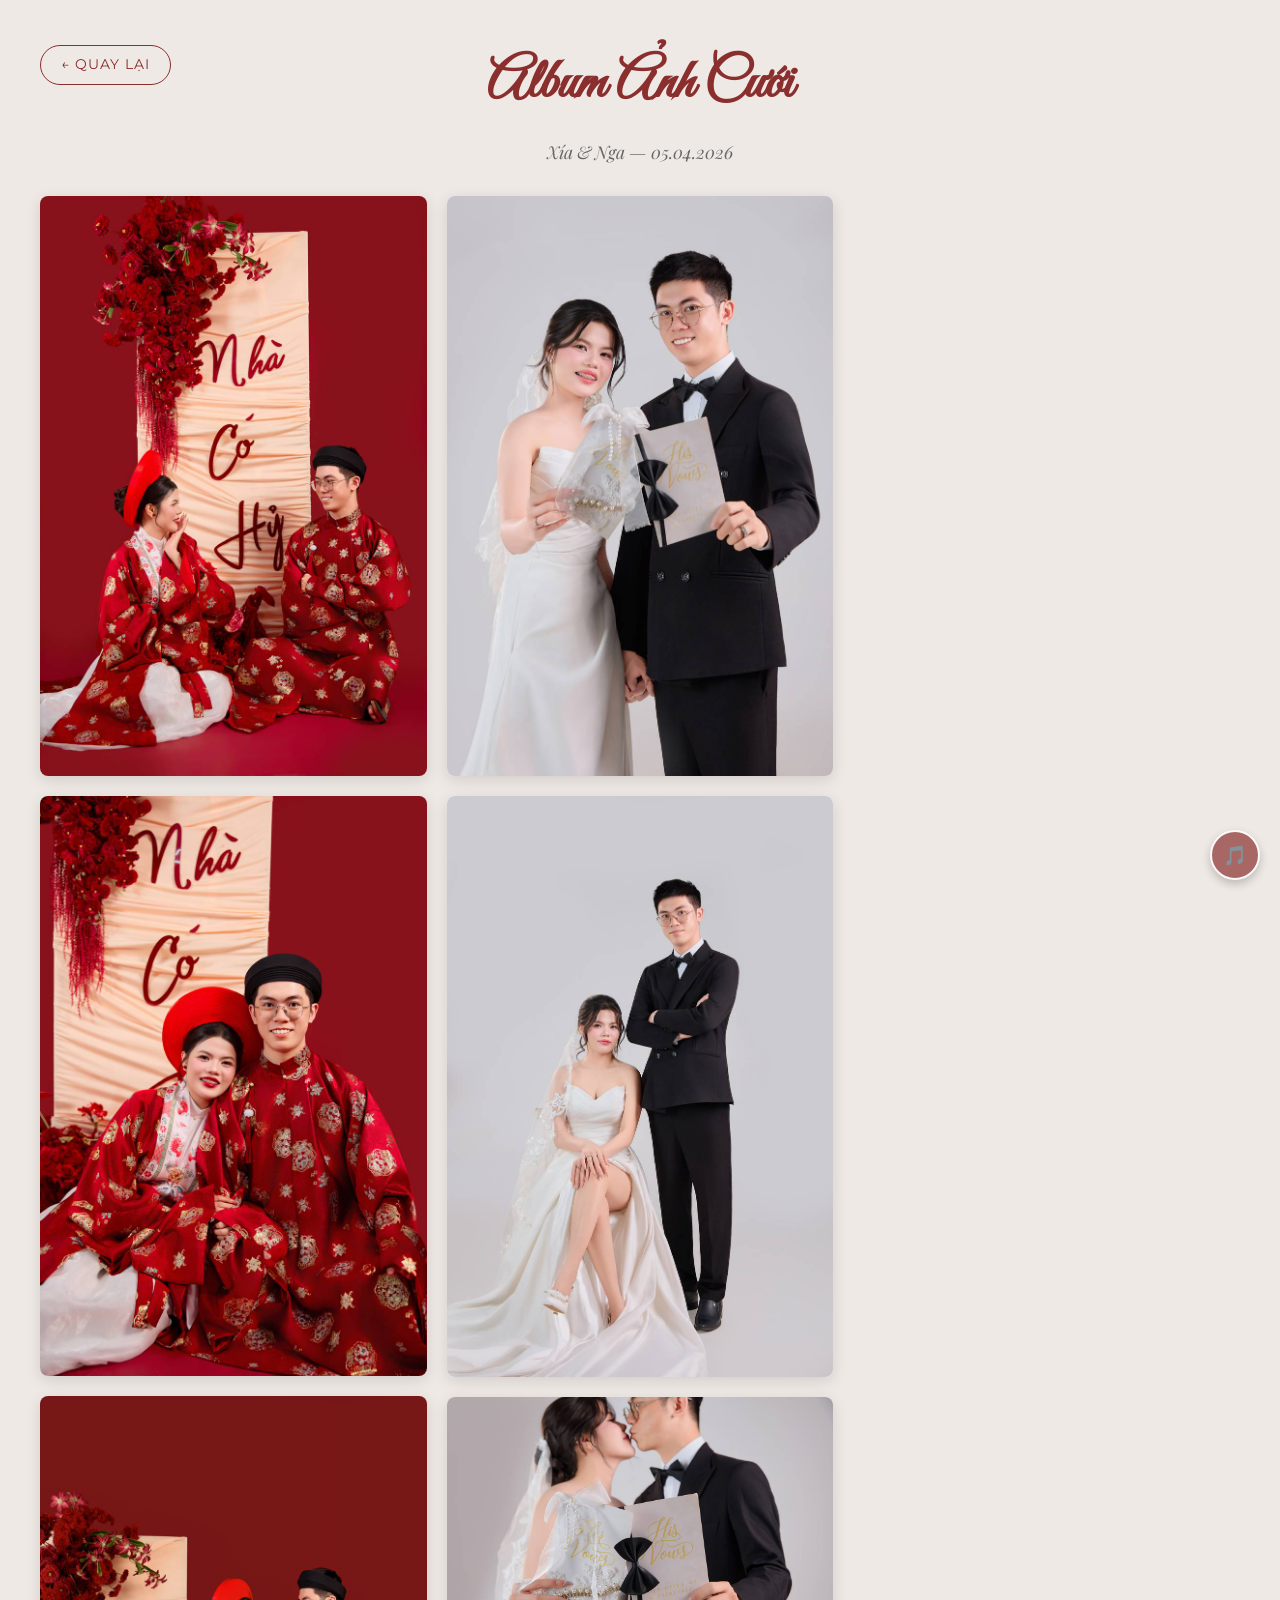
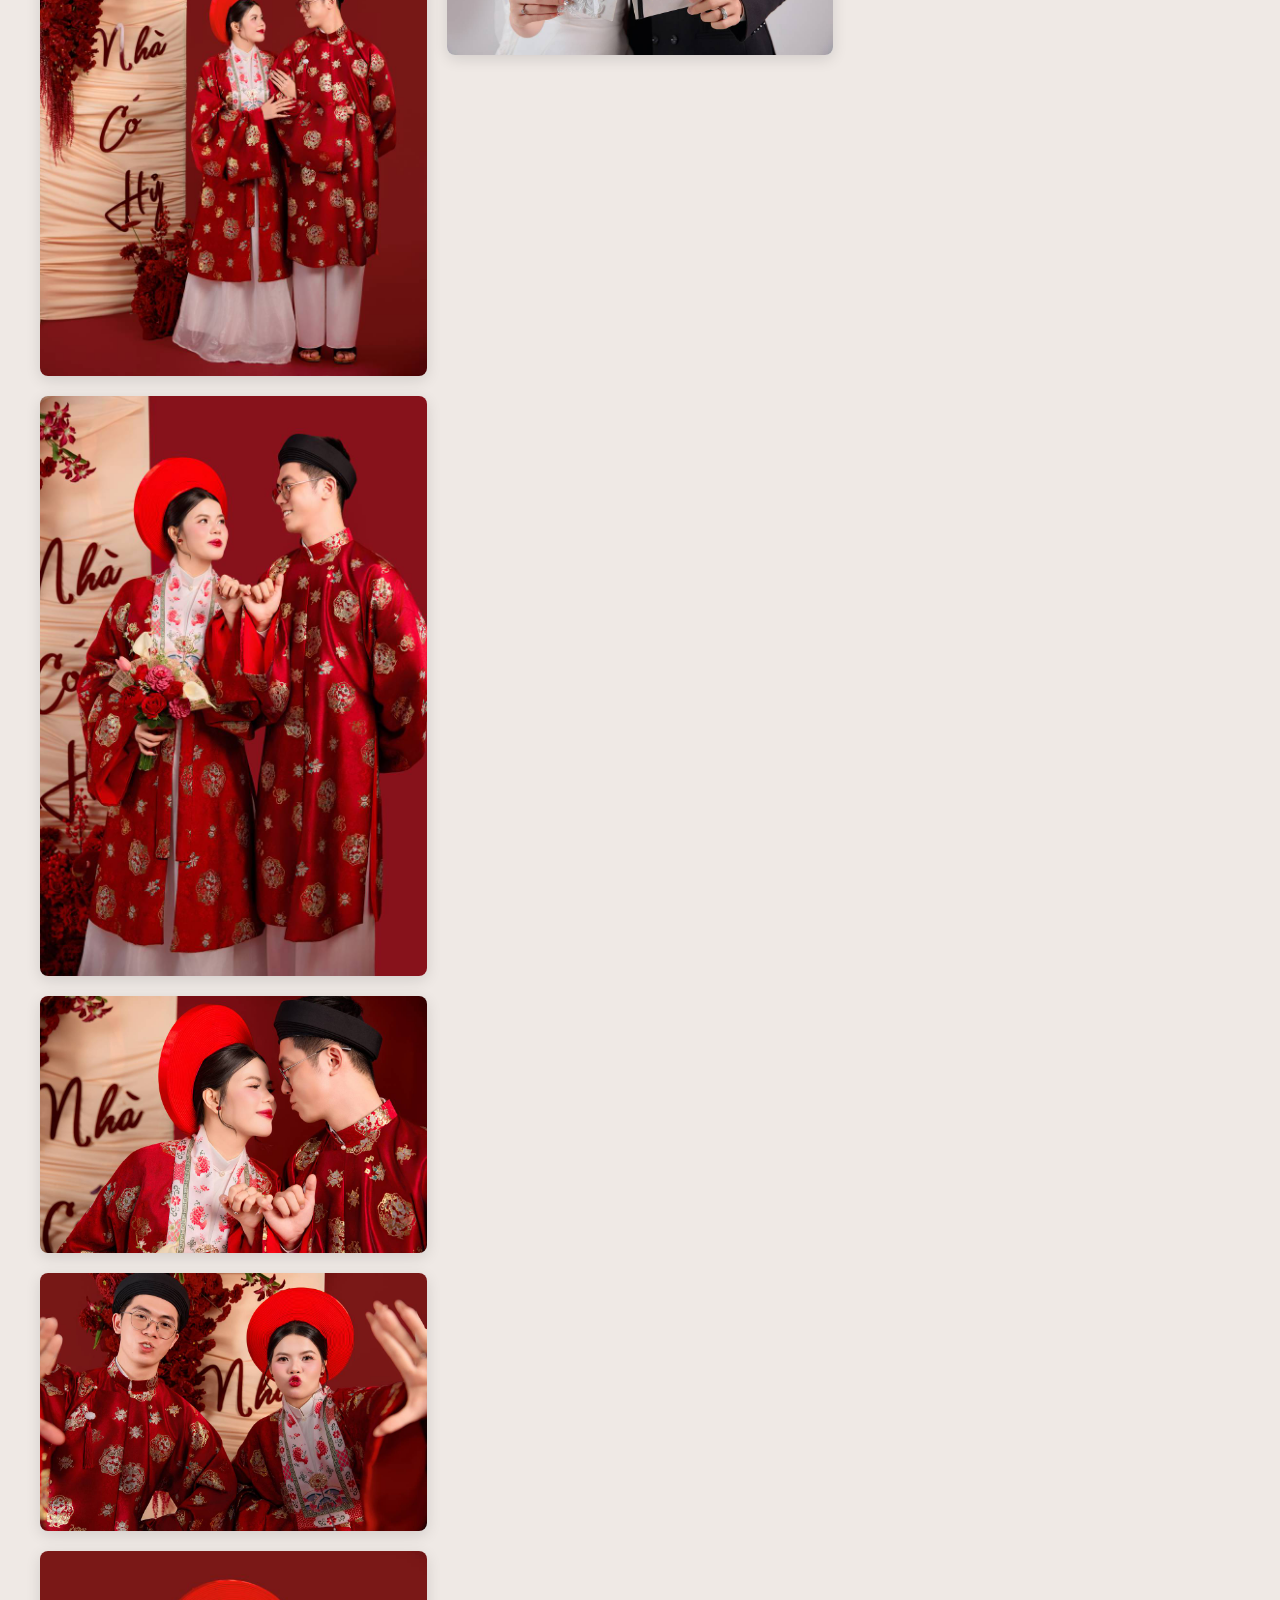
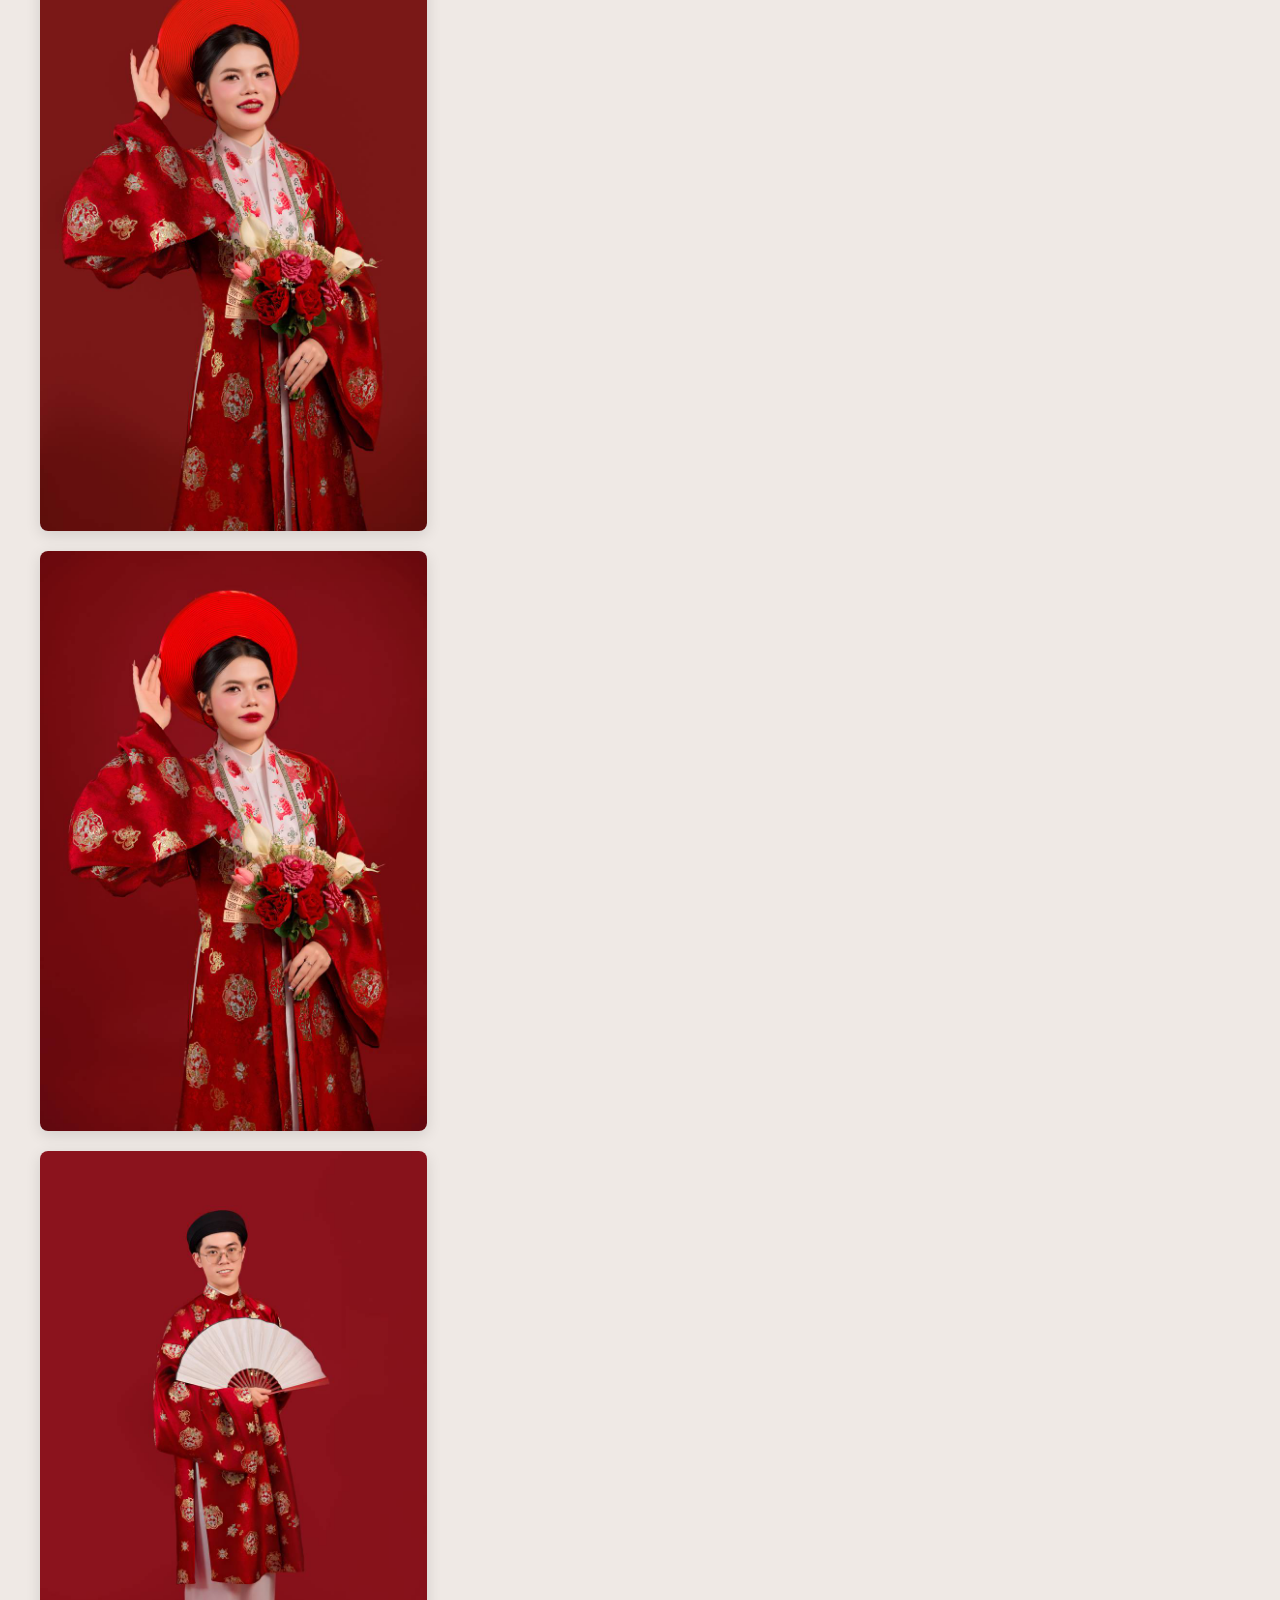
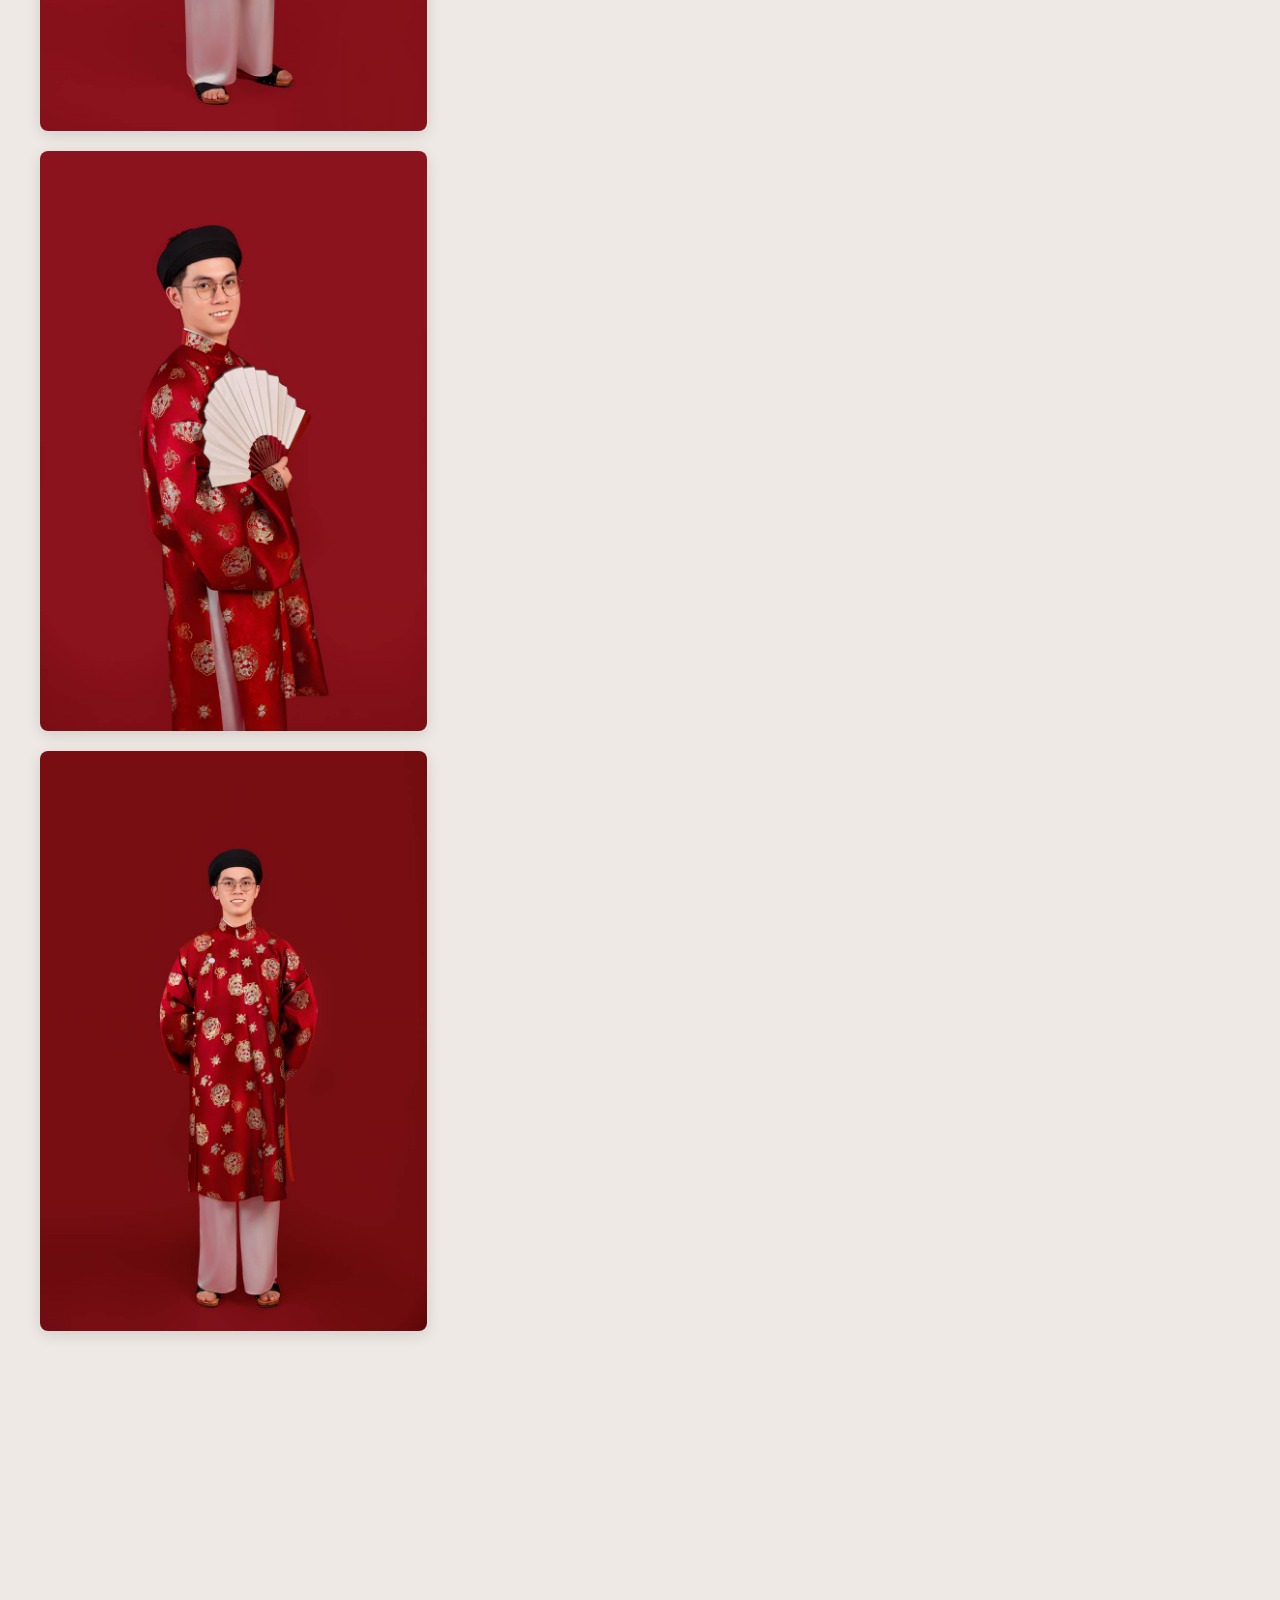
==== commit f55b42f5: "update" ====
--- a/gallery.html
+++ b/gallery.html
@@ -163,6 +163,20 @@
       });
     })();
   </script>
+
+  <!-- Background Music -->
+  <audio id="bg-music" loop>
+    <source src="assets/song.mp3" type="audio/mpeg" />
+    Your browser does not support the audio element.
+  </audio>
+
+  <div class="music-control">
+    <button id="music-btn" class="music-btn playing">
+      <span class="music-icon">🎵</span>
+    </button>
+  </div>
+
+  <script src="scripts/script.js"></script>
 </body>
 
 </html>
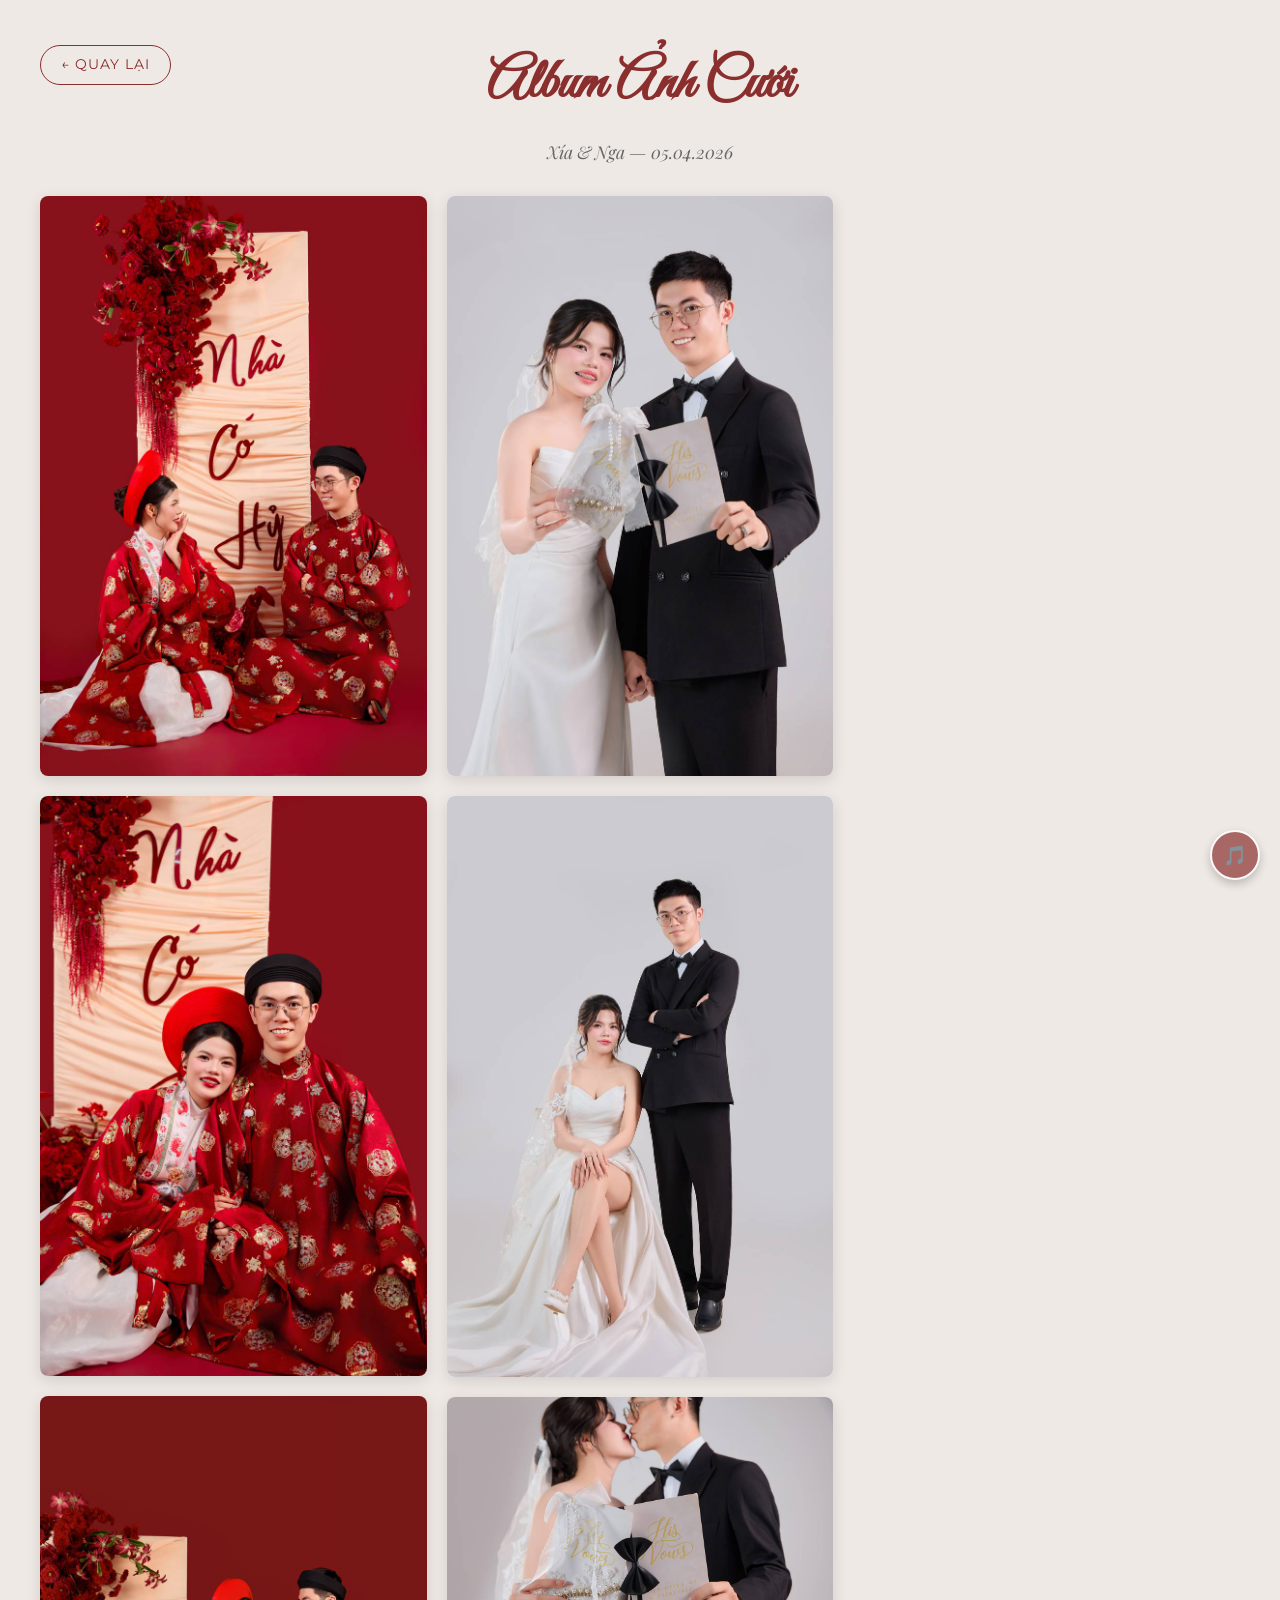
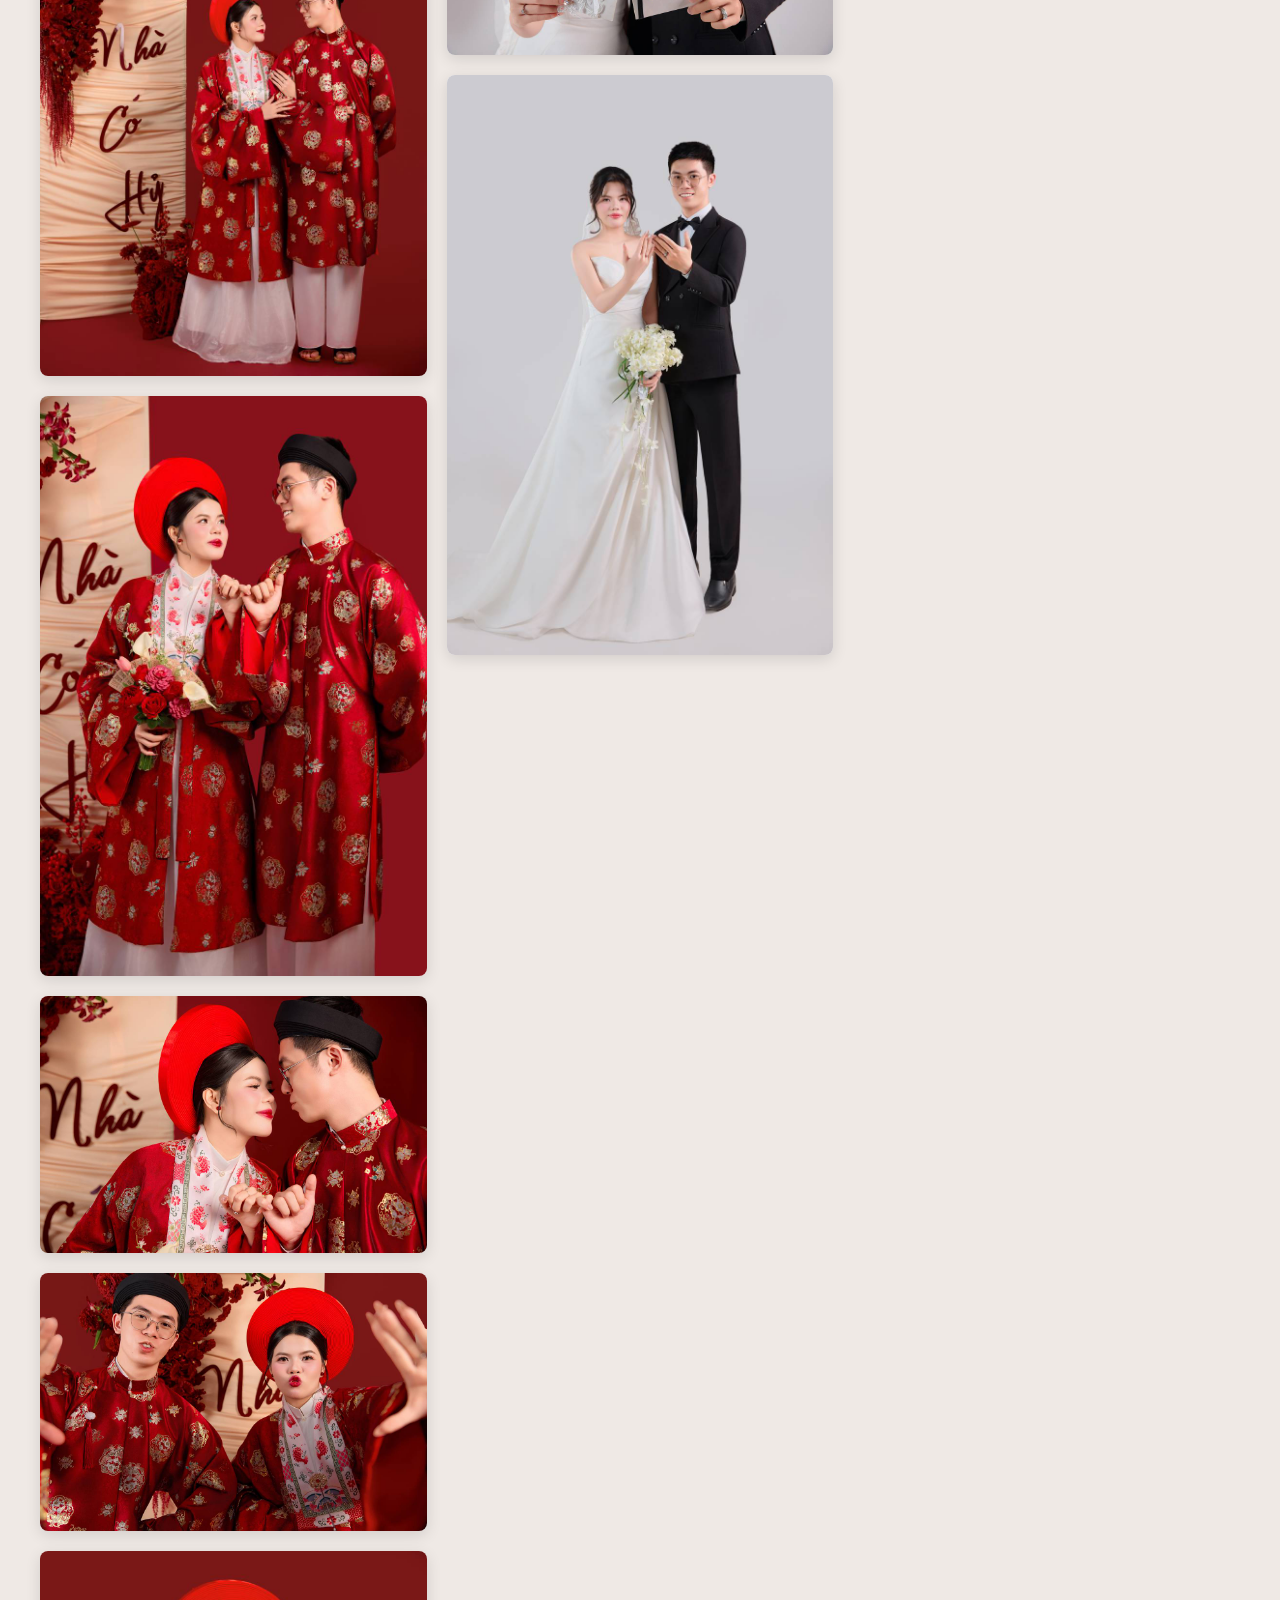
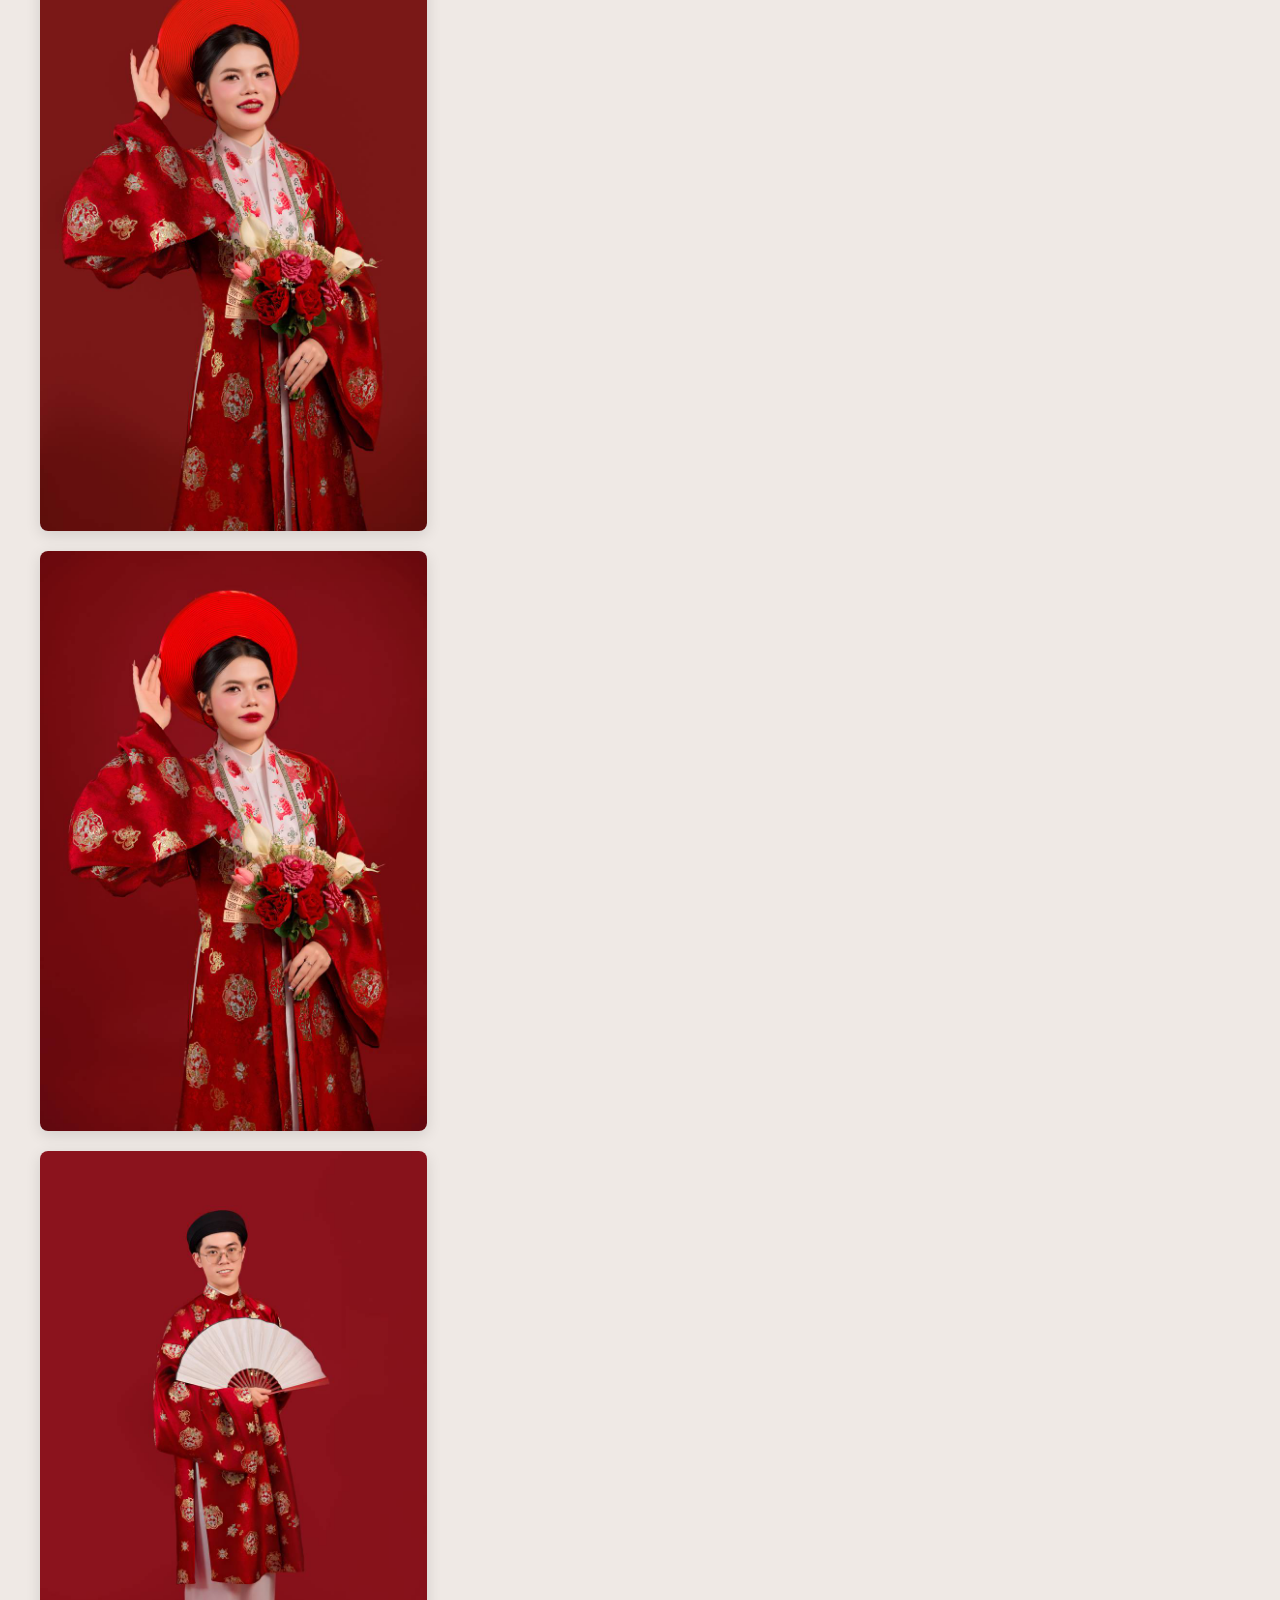
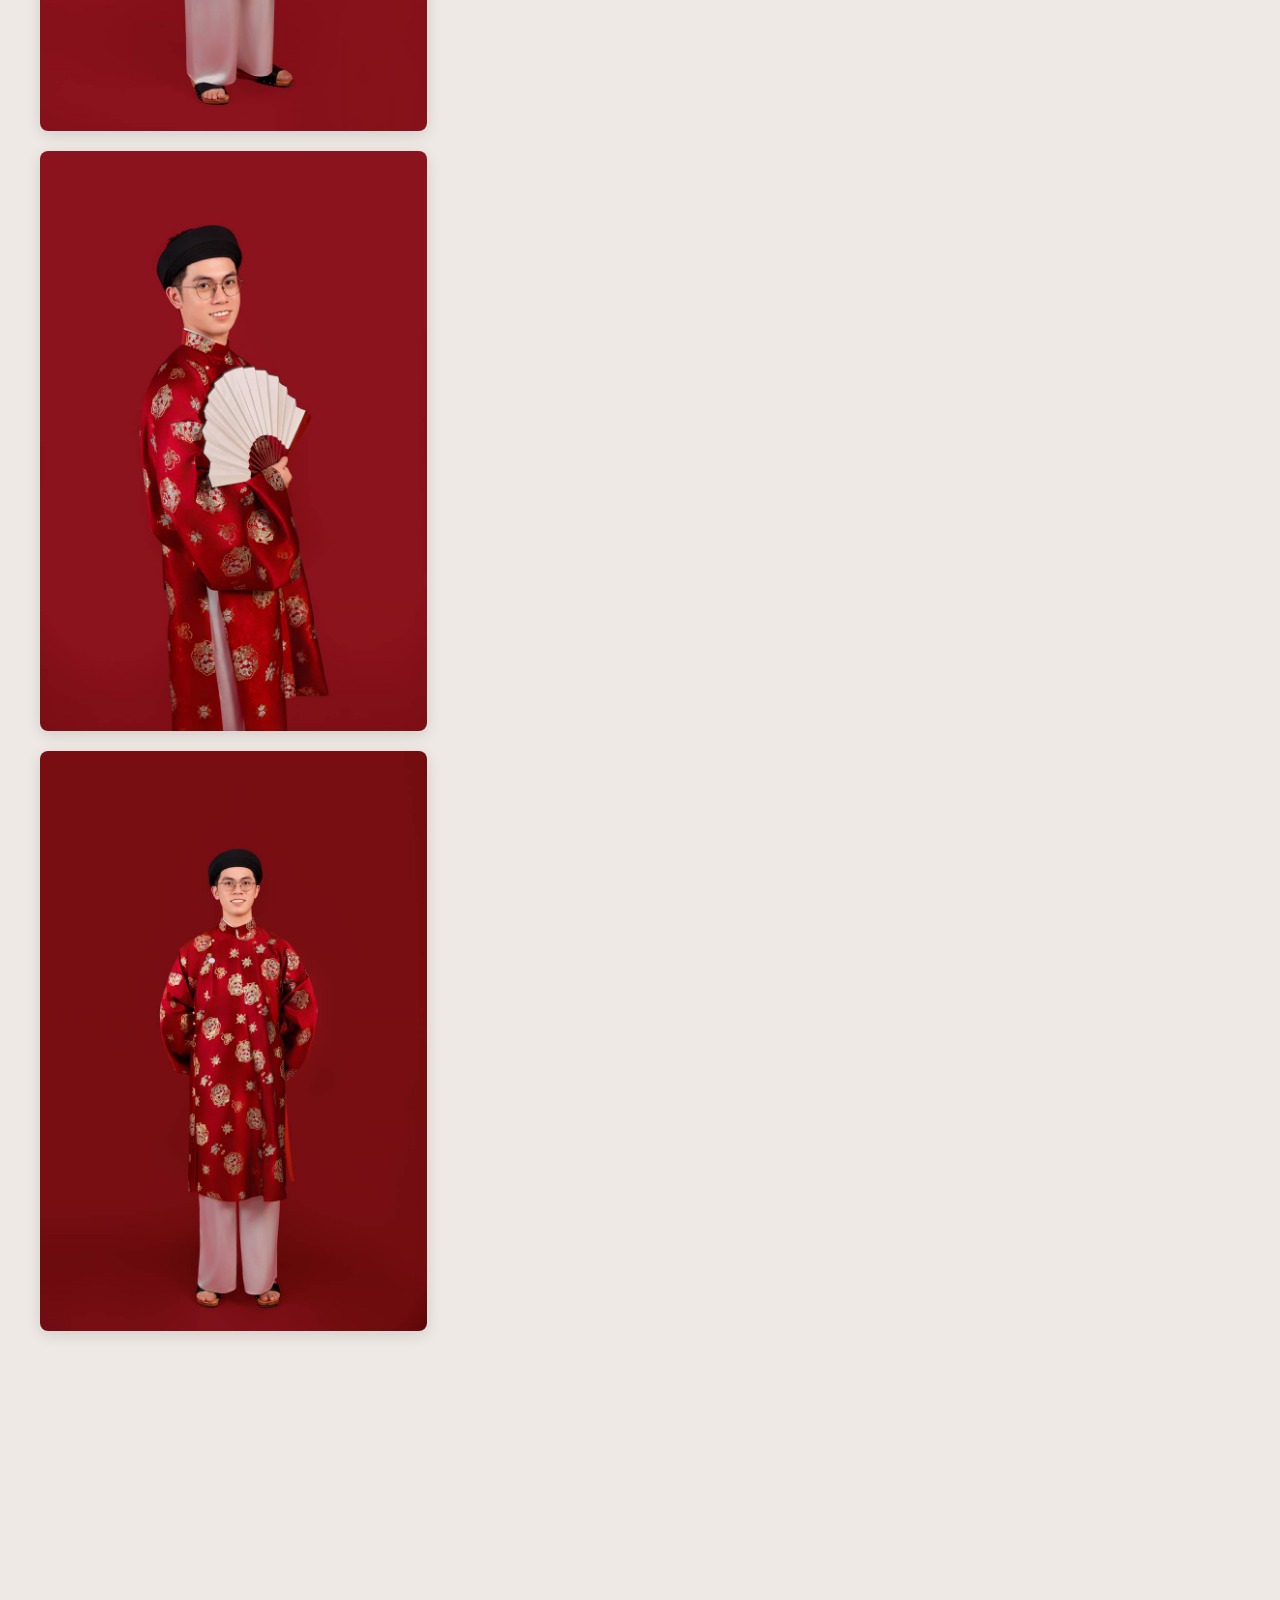
==== commit 38c40bcb: "update" ====
--- a/gallery.html
+++ b/gallery.html
@@ -171,6 +171,11 @@
   </audio>
 
   <div class="music-control">
+    <div class="lyrics-container" id="lyrics-container">
+      <div class="lyric-bubble lyric-prev" id="lyric-prev"></div>
+      <div class="lyric-bubble lyric-cur" id="lyric-cur"></div>
+      <div class="lyric-bubble lyric-next" id="lyric-next"></div>
+    </div>
     <button id="music-btn" class="music-btn playing">
       <span class="music-icon">🎵</span>
     </button>
--- a/styles/style.css
+++ b/styles/style.css
@@ -1,10 +1,12 @@
 :root {
-    --bg-beige: #EFE9E5; /* Light warm beige */
-    --text-red: #8B2E2E; /* Deep red/brown */
+    --bg-beige: #EFE9E5;
+    /* Light warm beige */
+    --text-red: #8B2E2E;
+    /* Deep red/brown */
     --text-dark: #4A4A4A;
     --text-grey: #666666;
     --primary-red: #8B2E2E;
-    
+
     --font-heading: 'Great Vibes', cursive;
     --font-serif: 'Playfair Display', serif;
     --font-sans: 'Montserrat', sans-serif;
@@ -63,7 +65,7 @@
     left: 0;
     width: 100%;
     height: 100%;
-    background: rgba(0,0,0,0.3);
+    background: rgba(0, 0, 0, 0.3);
     z-index: 1;
 }
 
@@ -73,7 +75,8 @@
     left: 0;
     width: 100%;
     height: 100%;
-    z-index: 1; /* Same as overlay, or slightly above if needed, but below content */
+    z-index: 1;
+    /* Same as overlay, or slightly above if needed, but below content */
     pointer-events: none;
 }
 
@@ -87,7 +90,7 @@
     letter-spacing: 2px;
     text-transform: uppercase;
     margin-bottom: 1rem;
-    color: rgba(255,255,255,0.9);
+    color: rgba(255, 255, 255, 0.9);
 }
 
 .couple-names-hero {
@@ -95,7 +98,7 @@
     font-size: 5rem;
     margin: 0.5rem 0;
     line-height: 1.2;
-    text-shadow: 0 2px 10px rgba(0,0,0,0.5);
+    text-shadow: 0 2px 10px rgba(0, 0, 0, 0.5);
 }
 
 .wedding-date-hero {
@@ -104,8 +107,8 @@
     letter-spacing: 2px;
     display: inline-block;
     padding: 10px 20px;
-    border-top: 1px solid rgba(255,255,255,0.7);
-    border-bottom: 1px solid rgba(255,255,255,0.7);
+    border-top: 1px solid rgba(255, 255, 255, 0.7);
+    border-bottom: 1px solid rgba(255, 255, 255, 0.7);
 }
 
 
@@ -115,17 +118,20 @@
     background-color: var(--bg-beige);
     position: relative;
     padding-bottom: 60px;
-    padding-top: 0; /* Let decor band handle spacing */
-    margin-top: -50px; /* Slight overlap with hero if desired, or 0 */
+    padding-top: 0;
+    /* Let decor band handle spacing */
+    margin-top: -50px;
+    /* Slight overlap with hero if desired, or 0 */
     margin-top: 0;
 }
 
 /* Decor Band & Long Phung */
 .decor-band {
     height: 120px;
-    background-color: transparent; 
+    background-color: transparent;
     width: 100%;
-    position: relative; /* Changed from absolute to flow naturally or use relative */
+    position: relative;
+    /* Changed from absolute to flow naturally or use relative */
     display: flex;
     justify-content: center;
     align-items: center;
@@ -141,15 +147,16 @@
 .long-phung-decor img {
     width: 100%;
     height: auto;
-    filter: drop-shadow(0 2px 4px rgba(0,0,0,0.1));
+    filter: drop-shadow(0 2px 4px rgba(0, 0, 0, 0.1));
 }
 
 /* Footer */
 .thank-you-footer {
     text-align: center;
     padding: 60px 20px;
-    background-color: var(--bg-beige); /* Keep consistent or use distinct color */
-    border-top: 1px solid rgba(0,0,0,0.05);
+    background-color: var(--bg-beige);
+    /* Keep consistent or use distinct color */
+    border-top: 1px solid rgba(0, 0, 0, 0.05);
 }
 
 .thank-you-text {
@@ -170,7 +177,7 @@
 .couple-container {
     display: flex;
     justify-content: center;
-    gap: 80px; 
+    gap: 80px;
     padding: 0 20px;
     margin-bottom: 50px;
     position: relative;
@@ -192,9 +199,10 @@
     border-radius: 50%;
     overflow: hidden;
     border: 5px solid #fff;
-    box-shadow: 0 10px 20px rgba(0,0,0,0.15);
+    box-shadow: 0 10px 20px rgba(0, 0, 0, 0.15);
     background-color: #fff;
-    margin-bottom: 30px; /* Space between image and text */
+    margin-bottom: 30px;
+    /* Space between image and text */
 }
 
 .portrait-img img {
@@ -247,7 +255,8 @@
 .parent-name {
     font-size: 1.3rem;
     font-weight: 700;
-    color: #333; /* Darker for names */
+    color: #333;
+    /* Darker for names */
 }
 
 .address {
@@ -265,9 +274,10 @@
         align-items: center;
         gap: 60px;
     }
-    
+
     .decor-band {
-        height: 150px; /* Adjust height or remove if it conflicts with stacked layout */
+        height: 150px;
+        /* Adjust height or remove if it conflicts with stacked layout */
     }
 }
 
@@ -413,14 +423,14 @@
 .carousel-photo-frame {
     background: #fff;
     padding: 12px 12px 45px 12px;
-    box-shadow: 0 8px 30px rgba(0,0,0,0.15);
+    box-shadow: 0 8px 30px rgba(0, 0, 0, 0.15);
     border-radius: 4px;
     max-width: 100%;
     transition: box-shadow 0.3s ease, transform 0.3s ease;
 }
 
 .carousel-photo-frame:hover {
-    box-shadow: 0 12px 40px rgba(0,0,0,0.25);
+    box-shadow: 0 12px 40px rgba(0, 0, 0, 0.25);
     transform: translateY(-4px);
 }
 
@@ -578,8 +588,13 @@
 }
 
 @keyframes lbFadeIn {
-    from { opacity: 0; }
-    to { opacity: 1; }
+    from {
+        opacity: 0;
+    }
+
+    to {
+        opacity: 1;
+    }
 }
 
 .carousel-lightbox-body {
@@ -595,7 +610,7 @@
     max-height: 88vh;
     object-fit: contain;
     border-radius: 6px;
-    box-shadow: 0 0 60px rgba(0,0,0,0.6);
+    box-shadow: 0 0 60px rgba(0, 0, 0, 0.6);
     transition: opacity 0.3s ease;
 }
 
@@ -623,8 +638,8 @@
     position: absolute;
     top: 50%;
     transform: translateY(-50%);
-    background: rgba(255,255,255,0.1);
-    border: 1.5px solid rgba(255,255,255,0.35);
+    background: rgba(255, 255, 255, 0.1);
+    border: 1.5px solid rgba(255, 255, 255, 0.35);
     color: #fff;
     font-size: 1.8rem;
     cursor: pointer;
@@ -639,7 +654,7 @@
 }
 
 .carousel-lightbox-nav:hover {
-    background: rgba(255,255,255,0.25);
+    background: rgba(255, 255, 255, 0.25);
     transform: translateY(-50%) scale(1.1);
 }
 
@@ -658,8 +673,13 @@
         font-size: 1.4rem;
     }
 
-    .clb-prev { left: 8px; }
-    .clb-next { right: 8px; }
+    .clb-prev {
+        left: 8px;
+    }
+
+    .clb-next {
+        right: 8px;
+    }
 
     .carousel-lightbox {
         padding: 20px 10px;
@@ -674,7 +694,8 @@
 }
 
 .event-heading {
-    font-family: var(--font-heading); /* Or serif for "Tiệc cưới..." */
+    font-family: var(--font-heading);
+    /* Or serif for "Tiệc cưới..." */
     font-size: 2rem;
     margin-bottom: 5px;
 }
@@ -777,7 +798,8 @@
 
 /* Location Box */
 .location-box {
-    background-color: #E6DED9; /* Darker beige box */
+    background-color: #E6DED9;
+    /* Darker beige box */
     padding: 20px;
     margin: 0 auto 30px;
     max-width: 800px;
@@ -793,7 +815,7 @@
     border: none;
     border-radius: 8px;
     overflow: hidden;
-    box-shadow: 0 5px 15px rgba(0,0,0,0.1);
+    box-shadow: 0 5px 15px rgba(0, 0, 0, 0.1);
 }
 
 /* Directions Button */
@@ -835,7 +857,8 @@
     }
 
     .decor-band {
-        height: 300px; /* Taller on mobile to cover stacked images */
+        height: 300px;
+        /* Taller on mobile to cover stacked images */
     }
 
     .couple-info {
@@ -850,7 +873,7 @@
     .name {
         font-size: 3rem;
     }
-    
+
     .location-name {
         font-size: 2.5rem;
     }
@@ -873,7 +896,7 @@
     background: #fff;
     padding: 20px;
     border-radius: 8px;
-    box-shadow: 0 4px 15px rgba(0,0,0,0.1);
+    box-shadow: 0 4px 15px rgba(0, 0, 0, 0.1);
     display: inline-block;
 }
 
@@ -902,7 +925,7 @@
     color: #fff;
     font-size: 1.2rem;
     cursor: pointer;
-    box-shadow: 0 4px 10px rgba(0,0,0,0.3);
+    box-shadow: 0 4px 10px rgba(0, 0, 0, 0.3);
     display: flex;
     justify-content: center;
     align-items: center;
@@ -924,8 +947,71 @@
 }
 
 @keyframes spin {
-    0% { transform: rotate(0deg); }
-    100% { transform: rotate(360deg); }
+    0% {
+        transform: rotate(0deg);
+    }
+
+    100% {
+        transform: rotate(360deg);
+    }
+}
+
+/* Floating Lyrics */
+/* Floating Lyrics (Chat Bubbles) */
+.lyrics-container {
+    position: absolute;
+    right: 65px;
+    /* Offset to the left of the music button */
+    bottom: 5px;
+    display: flex;
+    flex-direction: column;
+    align-items: flex-end;
+    /* All bubbles aligned to the right, near the button */
+    gap: 10px;
+    pointer-events: none;
+}
+
+.lyric-bubble {
+    color: #fff;
+    padding: 0;
+    margin: 0;
+    max-height: 0;
+    border-radius: 20px;
+    /* Chat bubble style facing right */
+    font-family: var(--font-sans);
+    white-space: nowrap;
+    opacity: 0;
+    transform: translateX(20px);
+    transition: all 0.5s ease;
+    overflow: hidden;
+    box-shadow: 0 4px 10px rgba(0, 0, 0, 0.2);
+}
+
+.lyric-bubble.show {
+    padding: 10px 18px;
+    max-height: 60px;
+    /* Big enough for one line */
+    opacity: 1;
+    transform: translateX(0);
+}
+
+.lyric-prev.show {
+    background-color: rgba(139, 46, 46, 0.65);
+    color: rgba(255, 255, 255, 0.8);
+    font-size: 0.85rem;
+}
+
+.lyric-cur.show {
+    background-color: rgba(139, 46, 46, 0.95);
+    color: #fff;
+    font-size: 1rem;
+    font-weight: 500;
+}
+
+.lyric-next.show {
+    background-color: rgba(139, 46, 46, 0.45);
+    color: rgba(255, 255, 255, 0.6);
+    font-size: 0.85rem;
 }
 
 /* ================================ */
@@ -994,7 +1080,7 @@
     margin-bottom: 20px;
     border-radius: 8px;
     overflow: hidden;
-    box-shadow: 0 4px 15px rgba(0,0,0,0.12);
+    box-shadow: 0 4px 15px rgba(0, 0, 0, 0.12);
     background: #fff;
     opacity: 0;
     transform: translateY(20px);
@@ -1008,7 +1094,7 @@
 }
 
 .full-gallery-item:hover {
-    box-shadow: 0 8px 30px rgba(0,0,0,0.2);
+    box-shadow: 0 8px 30px rgba(0, 0, 0, 0.2);
     transform: translateY(-4px);
 }
 
@@ -1048,7 +1134,7 @@
     max-height: 85vh;
     object-fit: contain;
     border-radius: 4px;
-    box-shadow: 0 0 40px rgba(0,0,0,0.5);
+    box-shadow: 0 0 40px rgba(0, 0, 0, 0.5);
 }
 
 .lightbox-close {
@@ -1073,8 +1159,8 @@
     position: absolute;
     top: 50%;
     transform: translateY(-50%);
-    background: rgba(255,255,255,0.1);
-    border: 1px solid rgba(255,255,255,0.3);
+    background: rgba(255, 255, 255, 0.1);
+    border: 1px solid rgba(255, 255, 255, 0.3);
     color: #fff;
     font-size: 2rem;
     cursor: pointer;
@@ -1089,7 +1175,7 @@
 }
 
 .lightbox-nav:hover {
-    background: rgba(255,255,255,0.25);
+    background: rgba(255, 255, 255, 0.25);
 }
 
 .lightbox-prev {
@@ -1145,7 +1231,8 @@
     text-align: center;
     margin-top: 16px;
     padding: 60px 20px;
-    background-color: #E6DED9; /* Light, warm beige distinct from background */
+    background-color: #E6DED9;
+    /* Light, warm beige distinct from background */
     border-top: 1px solid rgba(139, 46, 46, 0.1);
     border-bottom: 1px solid rgba(139, 46, 46, 0.1);
 }
@@ -1196,8 +1283,9 @@
         font-size: 1rem;
         padding: 0 10px;
     }
+
     .wishes-btn {
         padding: 12px 30px;
         font-size: 1rem;
     }
-}
+}
